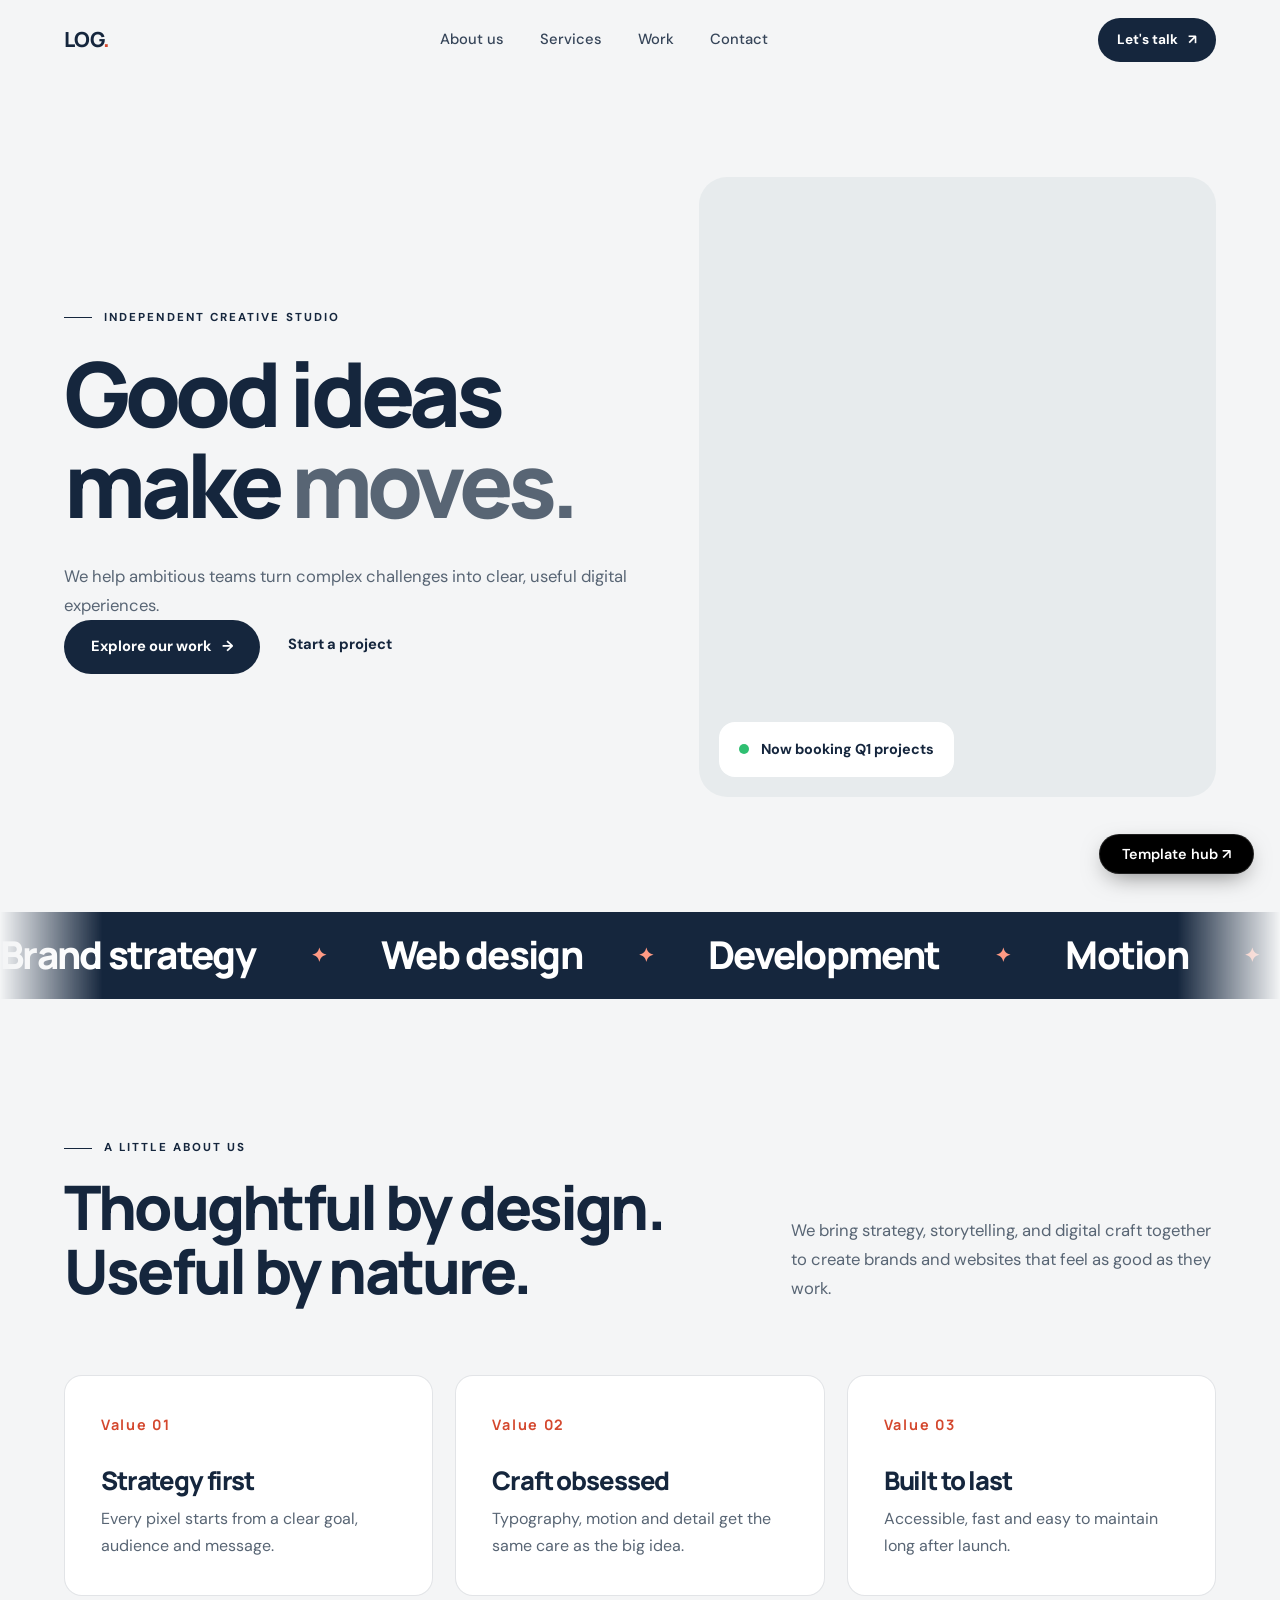
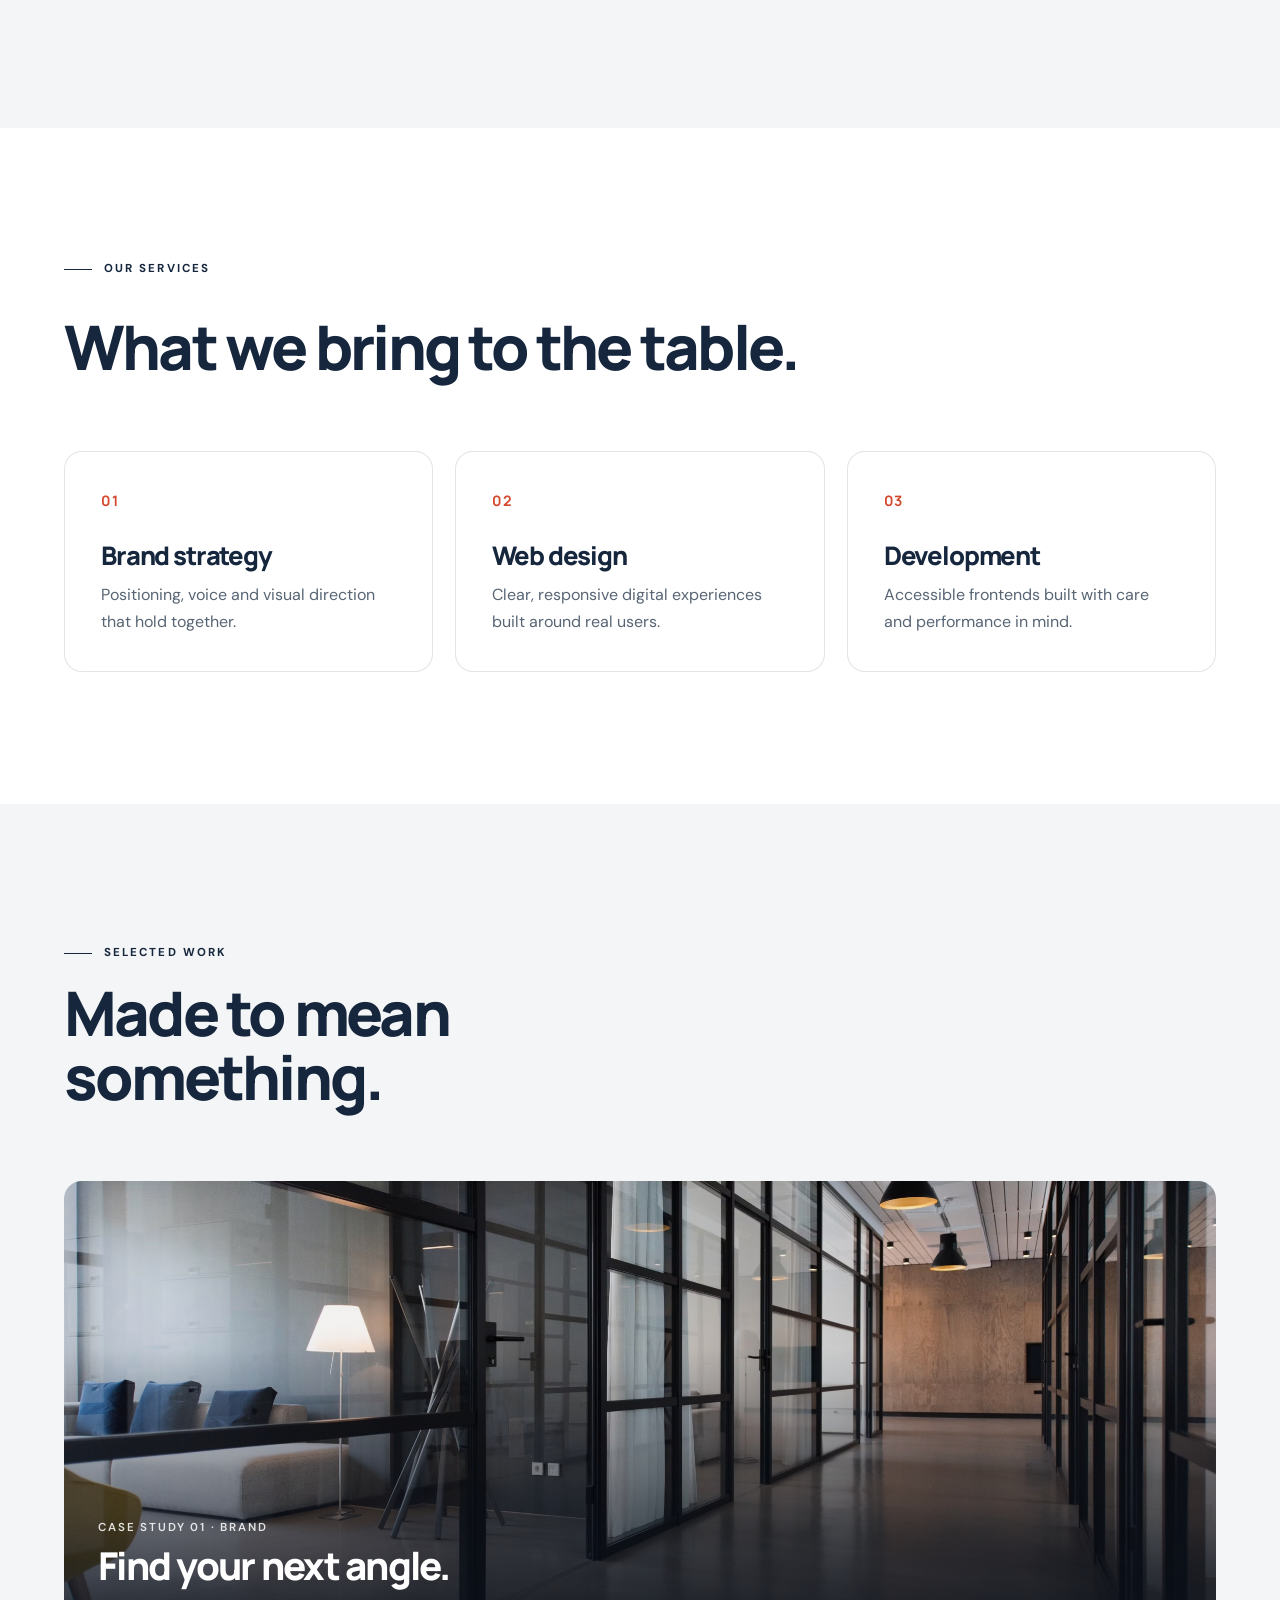
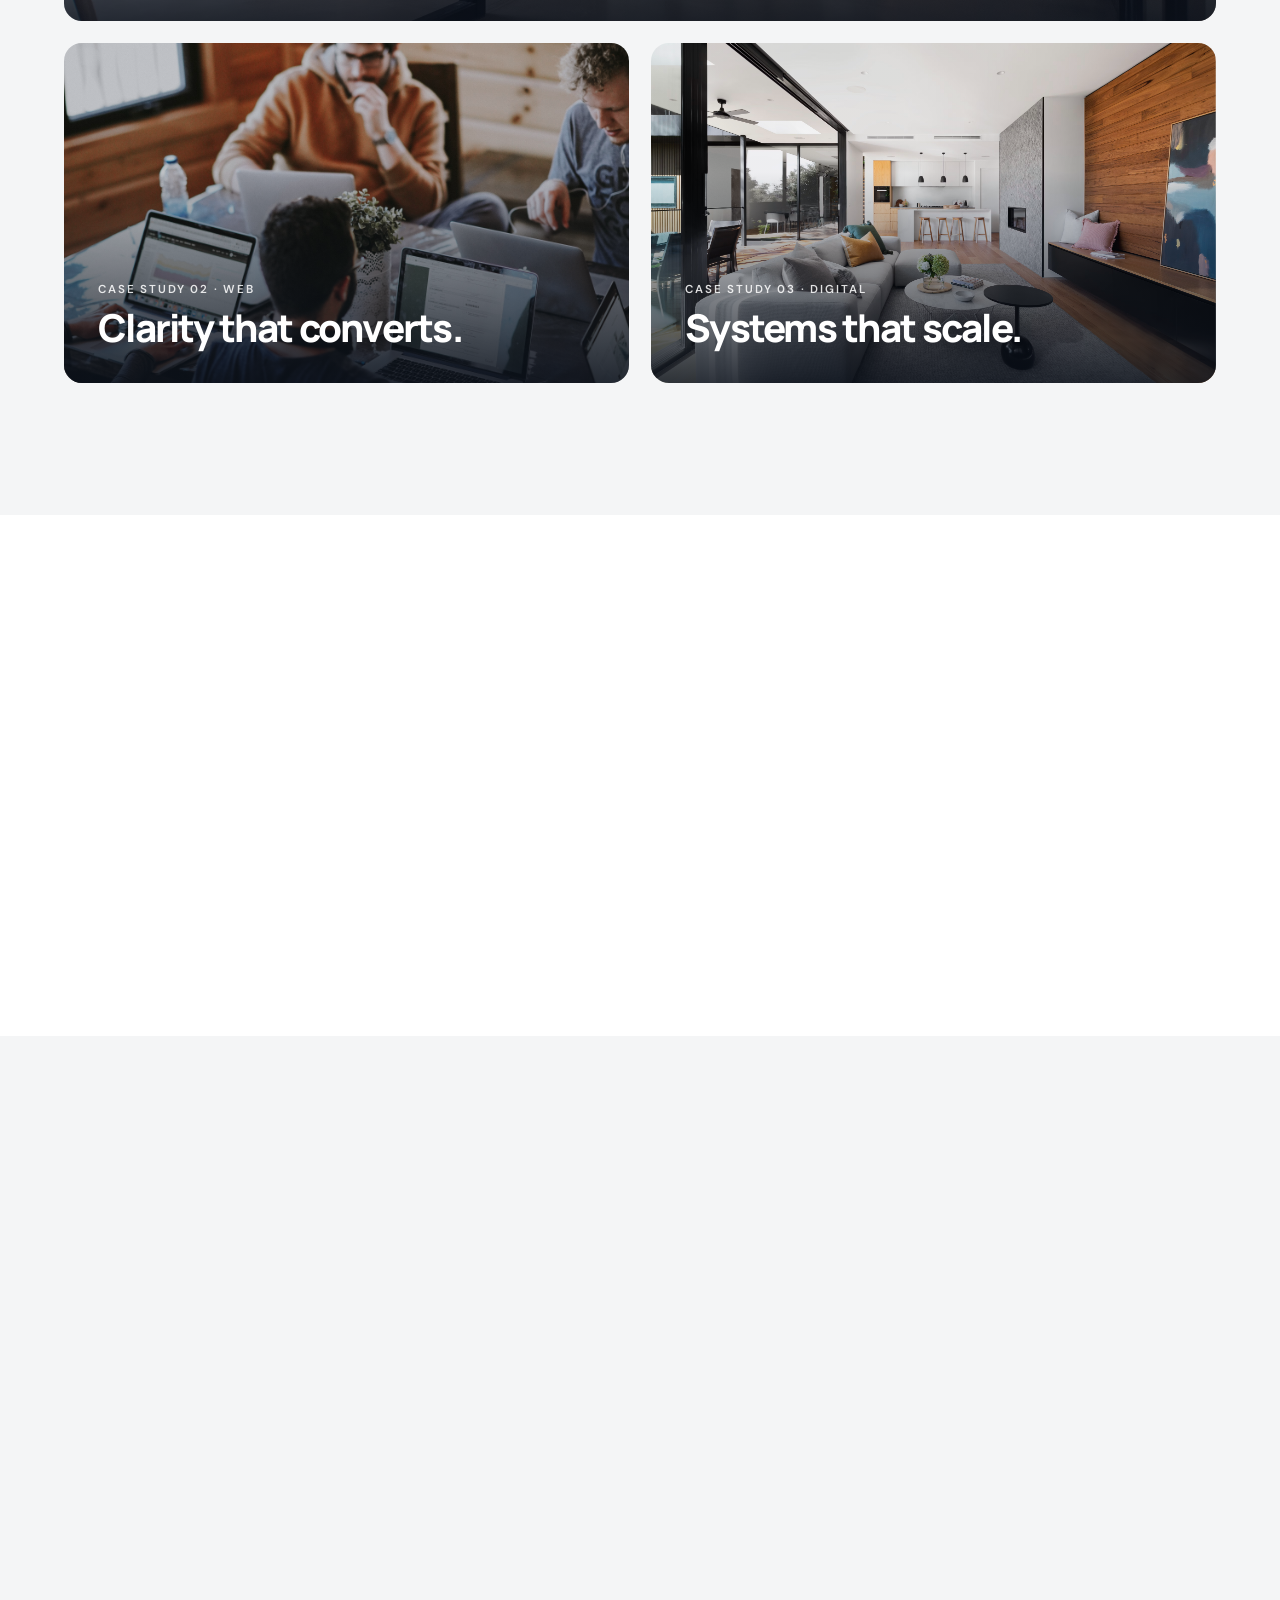
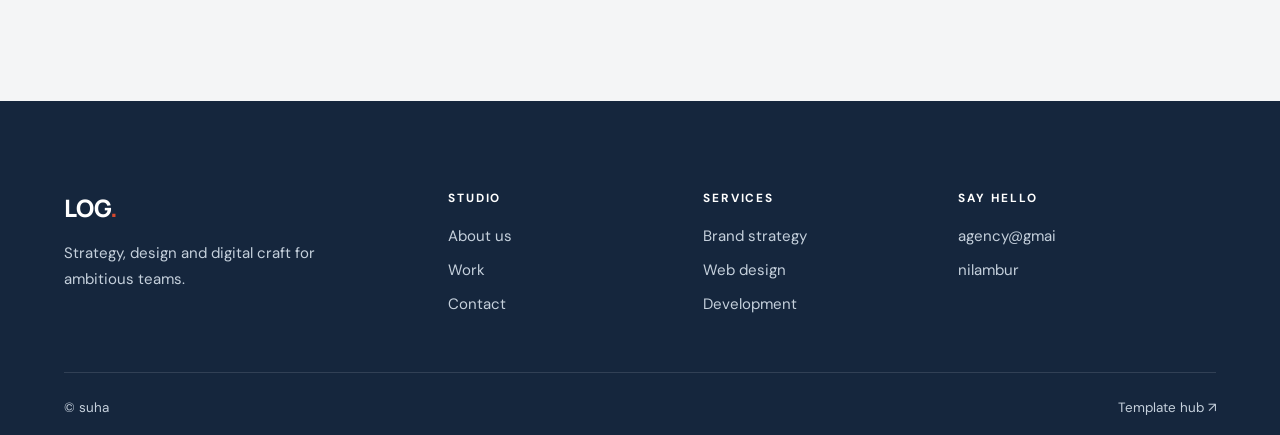
==== templates/agency/agency.html @ d474c99a "Add files via upload" ====
<!doctype html><html lang="en">
<head>
  <meta charset="utf-8">
  <meta name="viewport" content="width=device-width,initial-scale=1">
  <meta name="description" content="Forma Studio - independent creative studio for brand strategy, web design and development. Demo template.">
  <title>Forma Studio | Creative Agency</title>
  <script>document.documentElement.classList.add('js')</script>
  <link rel="stylesheet" href="agency.css">
</head>
<body class="theme-agency">
<a class="skip-link" href="#main">Skip to content</a>

<header class="site-header">
  <div class="container site-header__inner">
    <a class="brand" href="agency.html">LOG<span>.</span></a>
    <nav class="nav-links" id="site-nav" aria-label="Primary">
      <a href="#about">About us</a>
      <a href="#services">Services</a>
      <a href="#work">Work</a>
      <a href="#contact">Contact</a>
    </nav>
    <div class="header-actions">
      <a class="btn btn--sm" href="#contact">Let's talk <span class="arrow" aria-hidden="true">↗</span></a>
      <button class="menu-toggle" type="button" aria-controls="site-nav" aria-expanded="false" aria-label="Open menu"><span></span><span></span></button>
    </div>
  </div>
</header>

<main id="main">
  <section class="agency-hero">
    <div class="container agency-hero__grid">
      <div>
        <p class="eyebrow" data-hero style="--delay:.1s">Independent creative studio</p>
        <h1 class="agency-hero__title">
          <span class="line"><span style="--i:0">Good ideas</span></span>
          <span class="line"><span style="--i:1">make <em>moves.</em></span></span>
        </h1>
        <p class="lead" data-hero style="--delay:.7s">We help ambitious teams turn complex challenges into clear, useful digital experiences.</p>
        <div class="actions" data-hero style="--delay:.85s">
          <a class="btn" href="#work">Explore our work <span class="arrow" aria-hidden="true">→</span></a>
          <a class="text-link" href="#contact">Start a project</a>
        </div>
      </div>
      <div class="agency-hero__media" data-reveal="clip">
        <div class="media bg-studio drift" role="img" aria-label="Studio workspace"></div>
        <div class="float-badge"><i aria-hidden="true"></i>Now booking Q1 projects</div>
      </div>
    </div>
  </section>

  <div class="marquee agency-marquee" aria-label="Our services">
    <div class="marquee__track">
      <div class="marquee__group">
        <span>Brand strategy</span><span>Web design</span><span>Development</span><span>Motion</span><span>Content</span>
      </div>
      <div class="marquee__group" aria-hidden="true">
        <span>Brand strategy</span><span>Web design</span><span>Development</span><span>Motion</span><span>Content</span>
      </div>
    </div>
  </div>

  <section class="section" id="about">
    <div class="container">
      <div class="section-head section-head--split">
        <div data-reveal="left">
          <p class="eyebrow">A little about us</p>
          <h2 class="title">Thoughtful by design.<br>Useful by nature.</h2>
        </div>
        <p class="lead" data-reveal="right" style="--delay:.1s">We bring strategy, storytelling, and digital craft together to create brands and websites that feel as good as they work.</p>
      </div>
      <div class="grid-3" data-stagger>
        <div class="card">
          <span class="card__num">Value 01</span>
          <h3>Strategy first</h3>
          <p>Every pixel starts from a clear goal, audience and message.</p>
        </div>
        <div class="card">
          <span class="card__num">Value 02</span>
          <h3>Craft obsessed</h3>
          <p>Typography, motion and detail get the same care as the big idea.</p>
        </div>
        <div class="card">
          <span class="card__num">Value 03</span>
          <h3>Built to last</h3>
          <p>Accessible, fast and easy to maintain long after launch.</p>
        </div>
      </div>
    </div>
  </section>

  <section class="section section--alt" id="services">
    <div class="container">
      <div class="section-head" data-reveal>
        <p class="eyebrow">Our services</p>
        <h2 class="title">What we bring to the table.</h2>
      </div>
      <div class="grid-3" data-stagger>
        <article class="card">
          <span class="card__num">01</span>
          <h3>Brand strategy</h3>
          <p>Positioning, voice and visual direction that hold together.</p>
        </article>
        <article class="card">
          <span class="card__num">02</span>
          <h3>Web design</h3>
          <p>Clear, responsive digital experiences built around real users.</p>
        </article>
        <article class="card">
          <span class="card__num">03</span>
          <h3>Development</h3>
          <p>Accessible frontends built with care and performance in mind.</p>
        </article>
      </div>
    </div>
  </section>

  <section class="section" id="work">
    <div class="container">
      <div class="section-head section-head--split">
        <div data-reveal="left">
          <p class="eyebrow">Selected work</p>
          <h2 class="title">Made to mean<br>something.</h2>
        </div>
        <p class="lead" data-reveal="right" style="--delay:.1s">A few recent projects, shown here with demo imagery.</p>
      </div>
      <div class="work-grid" data-stagger>
        <a class="work-item work-item--wide" href="#contact">
          <span class="media" style="background-image:url('images/photo-1497366754035-f200968a6e72.avif')"></span>
          <span class="work-item__body">
            <span class="work-item__tag">Case study 01 · Brand</span>
            <h3>Find your next angle.</h3>
          </span>
        </a>
        <a class="work-item" href="#contact">
          <span class="media" style="background-image:url('images/photo-1521737711867-e3b97375f902.avif')"></span>
          <span class="work-item__body">
            <span class="work-item__tag">Case study 02 · Web</span>
            <h3>Clarity that converts.</h3>
          </span>
        </a>
        <a class="work-item" href="#contact">
          <span class="media" style="background-image:url('images/photo-1600607687939-ce8a6c25118c.avif')"></span>
          <span class="work-item__body">
            <span class="work-item__tag">Case study 03 · Digital</span>
            <h3>Systems that scale.</h3>
          </span>
        </a>
      </div>
    </div>
  </section>

  <section class="section section--alt">
    <div class="container quote-wrap" data-reveal>
      <p class="eyebrow">Client words</p>
      <blockquote class="quote">We turned a vague idea into a site our whole team is proud of. Clear process, sharp thinking.</blockquote>
      <p class="quote-by"><strong>Demo client</strong> · Head of Marketing</p>
    </div>
  </section>

  <section class="section" id="contact">
    <div class="container contact-grid">
      <div data-reveal="left">
        <p class="eyebrow">Have a good one in mind?</p>
        <h2 class="title">Let's make it real.</h2>
        <p class="lead">Share a few details and we'll get back to you with next steps within two business days.</p>
        <dl class="contact-info">
          <div><dt>Email</dt><dd>mail@example</dd></div>
          <div><dt>Studio hours</dt><dd>Mon-SAT · 9:00-5:00</dd></div>
        </dl>
      </div>
      <form class="form" data-demo data-reveal="right" style="--delay:.15s">
        <input required placeholder="Your name" aria-label="Your name" autocomplete="name">
        <input required type="email" placeholder="Email address" aria-label="Email address" autocomplete="email">
        <input class="full" placeholder="Company (optional)" aria-label="Company" autocomplete="organization">
        <textarea class="full" placeholder="What are you building?" aria-label="Project details"></textarea>
        <button class="btn" type="submit">Start a conversation <span class="arrow" aria-hidden="true">→</span></button>
        <p class="form-message" role="status" aria-live="polite"></p>
      </form>
    </div>
  </section>
</main>

<footer class="site-footer">
  <div class="container">
    <div class="footer-grid">
      <div>
        <a class="brand" href="agency.html">LOG<span>.</span></a>
        <p class="footer-blurb">Strategy, design and digital craft for ambitious teams.</p>
      </div>
      <div>
        <h4>Studio</h4>
        <ul>
          <li><a href="#about">About us</a></li>
          <li><a href="#work">Work</a></li>
          <li><a href="#contact">Contact</a></li>
        </ul>
      </div>
      <div>
        <h4>Services</h4>
        <ul>
          <li><a href="#services">Brand strategy</a></li>
          <li><a href="#services">Web design</a></li>
          <li><a href="#services">Development</a></li>
        </ul>
      </div>
      <div>
        <h4>Say hello</h4>
        <ul>
          <li>agency@gmai</li>
          <li>nilambur</li>
        </ul>
      </div>
    </div>
    <div class="footer-bottom">
      <span>© suha</span>
      <a href="../index.html">Template hub ↗</a>
    </div>
  </div>
</footer>

<a class="hub-float" href="../index.html" aria-label="Back to template hub">Template hub ↗</a>

<script src="script.js"></script>
</body>
</html>
---- templates/agency/agency.css ----
@import url('https://fonts.googleapis.com/css2?family=DM+Sans:wght@400;500;600;700&family=Manrope:wght@500;700;800&display=swap');

/* ---------- Image sources used by this template ---------- */
.bg-car {
  background-image: url('https://images.unsplash.com/photo-1503376780353-7e6692767b70?auto=format&fit=crop&w=1800&q=85');
}
.bg-studio {
  background-image: url('https://images.unsplash.com/photo-1521737711867-e3b97375f902?auto=format&fit=crop&w=1400&q=85');
}
.bg-interior {
  background-image: url('https://images.unsplash.com/photo-1600210492486-724fe5c67fb0?auto=format&fit=crop&w=1800&q=90');
}
.bg-project {
  background-image: url('https://images.unsplash.com/photo-1600607687939-ce8a6c25118c?auto=format&fit=crop&w=1400&q=85');
}
.bg-tech {
  background-image: url('https://images.unsplash.com/photo-1498049794561-7780e7231661?auto=format&fit=crop&w=1600&q=90');
}
.bg-headphones {
  background-image: url('https://images.unsplash.com/photo-1505740420928-5e560c06d30e?auto=format&fit=crop&w=900&q=85');
}
.bg-laptop {
  background-image: url('https://images.unsplash.com/photo-1496181133206-80ce9b88a853?auto=format&fit=crop&w=900&q=85');
}
.bg-watch {
  background-image: url('https://images.unsplash.com/photo-1523275335684-37898b6baf30?auto=format&fit=crop&w=900&q=85');
}


/* =========================================================
   1. DESIGN TOKENS  (theme classes on <body> override these)
   ========================================================= */
:root {
  /* Layout */
  --gutter: clamp(16px, 5vw, 64px);
  --maxw: 1240px;
  --radius: 14px;

  /* Easing curves */
  --ease-out: cubic-bezier(.22, 1, .36, 1);
  --ease-in-out: cubic-bezier(.65, 0, .35, 1);

  /* Typography */
  --font-body: 'DM Sans', Arial, sans-serif;
  --font-display: Manrope, 'DM Sans', Arial, sans-serif;
  --heading-weight: 800;
  --heading-track: -.045em;

  /* Surfaces */
  --bg: #ffffff;
  --panel: #ffffff;
  --surface: #f4f5f6;
  --surface-2: #e7ebed;

  /* Text */
  --text: #15263d;
  --muted: #586574;

  /* Accent */
  --accent: #15263d;
  --accent-strong: #d4482e;
  --accent-ink: #ffffff;

  /* Borders + form fields */
  --border: rgba(21, 38, 61, .12);
  --field: #ffffff;
  --focus: rgba(212, 72, 46, .25);

  /* Header */
  --header-bg: rgba(255, 255, 255, .85);
  --header-text: #15263d;

  /* Footer */
  --footer-bg: #15263d;
  --footer-text: #c5d0dc;

  /* Effects */
  --card-shadow: 0 30px 60px -32px rgba(0, 0, 0, .35);
}

/* Agency theme: light, navy + coral (class on <body>) */
.theme-agency {
  --bg: #f4f5f6;
  --panel: #f4f5f6;
  --surface: #ffffff;
  --surface-2: #e7ebed;

  --text: #15263d;
  --muted: #586574;

  --accent: #15263d;
  --accent-strong: #d4482e;
  --accent-ink: #ffffff;

  --border: rgba(21, 38, 61, .12);
  --field: #ffffff;
  --focus: rgba(212, 72, 46, .3);

  --header-bg: rgba(244, 245, 246, .86);
  --header-text: #15263d;

  --footer-bg: #15263d;
  --footer-text: #c5d0dc;

  --card-shadow: 0 30px 60px -32px rgba(21, 38, 61, .35);

  --radius: 18px;
}


/* =========================================================
   2. BASE
   ========================================================= */
*,
*::before,
*::after {
  box-sizing: border-box;
}

html {
  scroll-behavior: smooth;
  scroll-padding-top: 96px;
  -webkit-text-size-adjust: 100%;
}

body {
  margin: 0;
  background: var(--bg);
  color: var(--text);
  font: 400 1rem/1.6 var(--font-body);
  -webkit-font-smoothing: antialiased;
  overflow-x: hidden;
}

/* ---------- Floating back-to-hub button ---------- */
.hub-float {
  position: fixed;
  right: clamp(16px, 2vw, 28px);
  bottom: clamp(16px, 2vw, 28px);
  z-index: 900;

  display: inline-flex;
  align-items: center;
  gap: 8px;
  padding: 12px 22px;

  border: 1px solid rgba(255, 255, 255, 0.12);
  border-radius: 999px;
  background: #000;
  color: #fff;
  box-shadow: 0 8px 24px -8px rgba(0, 0, 0, 0.55);

  font-size: 0.9rem;
  font-weight: 600;
  line-height: 1;
  text-decoration: none;

  transition: transform 0.4s ease, box-shadow 0.4s ease;
}

.hub-float:hover {
  transform: translateY(-3px);
  box-shadow: 0 14px 30px -10px rgba(0, 0, 0, 0.65);
}

.hub-float:focus-visible {
  outline: 2px solid #fff;
  outline-offset: 3px;
}

@media (max-width: 480px) {
  .hub-float {
    padding: 10px 16px;
    font-size: 0.82rem;
  }
}

img {
  max-width: 100%;
  display: block;
}

a {
  color: inherit;
  text-decoration: none;
}

h1, h2, h3, h4,
p, ul, dl, dd, blockquote {
  margin: 0;
}

ul {
  padding: 0;
  list-style: none;
}

button,
input,
select,
textarea {
  font: inherit;
  color: inherit;
}

::selection {
  background: var(--accent-strong);
  color: #fff;
}

:focus-visible {
  outline: 2px solid var(--accent-strong);
  outline-offset: 3px;
  border-radius: 4px;
}

.skip-link {
  position: absolute;
  left: -999px;
  top: 12px;
  z-index: 200;
  padding: 10px 16px;
  border-radius: 8px;
  background: var(--accent);
  color: var(--accent-ink);
}
.skip-link:focus {
  left: 12px;
}


.container {
  width: min(var(--maxw), calc(100% - var(--gutter) * 2));
  margin-inline: auto;
}

.section {
  padding: clamp(72px, 11vw, 132px) 0;
  position: relative;
}
.section--alt {
  background: var(--surface);
}

/* Small label above headings */
.eyebrow {
  display: inline-flex;
  align-items: center;
  gap: 12px;
  font-size: .72rem;
  font-weight: 700;
  letter-spacing: .18em;
  text-transform: uppercase;
  color: #15263D;
}
.eyebrow::before {
  content: "";
  width: 28px;
  height: 1px;
  background: currentColor;
}

.title {
  font-family: var(--font-display);
  font-weight: var(--heading-weight);
  font-size: clamp(2.3rem, 4.8vw, 4.2rem);
  line-height: 1.04;
  letter-spacing: var(--heading-track);
  margin-top: 18px;
  text-wrap: balance;
}
.title em {
  font-style: italic;
  color: var(--accent-strong);
}

.lead {
  font-size: clamp(1.02rem, 1.3vw, 1.18rem);
  color: var(--muted);
  line-height: 1.75;
  max-width: 54ch;
}

.section-head {
  display: grid;
  gap: 18px;
  margin-bottom: clamp(40px, 6vw, 72px);
}
.section-head--split {
  grid-template-columns: 1.25fr .75fr;
  align-items: end;
}

.grid-3 {
  display: grid;
  grid-template-columns: repeat(3, 1fr);
  gap: clamp(14px, 2vw, 22px);
}

.actions {
  display: flex;
  flex-wrap: wrap;
  align-items: center;
  gap: 18px 28px;
}

.hero-index {
  position: absolute;
  left: var(--gutter);
  bottom: 28px;
  z-index: 2;
  font-size: .68rem;
  font-weight: 700;
  letter-spacing: .2em;
  color: var(--muted);
}

/* btns and linkkss */
.btn {
  position: relative;
  display: inline-flex;
  align-items: center;
  justify-content: center;
  gap: 10px;
  min-height: 50px;
  padding: 14px 26px;
  border: 1px solid transparent;
  border-radius: 999px;
  background: var(--accent);
  color: var(--accent-ink);
  font-weight: 700;
  font-size: .92rem;
  cursor: pointer;
  overflow: hidden;
  isolation: isolate;
  transition:
    transform .45s var(--ease-out),
    box-shadow .45s var(--ease-out),
    color .35s,
    border-color .35s;
}

/* layer fill aakan */
.btn::before {
  content: "";
  position: absolute;
  inset: 0;
  z-index: -1;
  border-radius: inherit;
  background: black;
  transform: translateY(101%);
  transition: transform .5s var(--ease-out);
}

.btn:hover {
  transform: translateY(-2px);
  box-shadow: 0 18px 30px -16px black;
}
.btn:hover::before {
  transform: none;
}
.btn:active {
  transform: translateY(0) scale(.98);
}

/* Sizes */
.btn--sm {
  min-height: 42px;
  padding: 10px 18px;
  font-size: .85rem;
}
.btn--lg {
  min-height: 58px;
  padding: 18px 34px;
  font-size: 1rem;
}

/* Variants */
.btn--ghost {
  background: transparent;
  color: var(--text);
  border-color: var(--border);
}
.btn--ghost::before {
  background: var(--text);
}
.btn--ghost:hover {
  color: var(--bg);
  box-shadow: none;
}

.btn--light {
  background: #e3c49b;
  color: #241c14;
}
.btn--light::before {
  background: #f7f1e7;
}

/* Arrow icon inside button */
.btn .arrow {
  display: inline-block;
  transition: transform .45s var(--ease-out);
}
.btn:hover .arrow {
  transform: translateX(4px);
}

/* Text link with underline that draws on hover */
.text-link {
  font-weight: 700;
  font-size: .92rem;
  padding-bottom: 4px;
  background: linear-gradient(currentColor, currentColor) left bottom / 0 1px no-repeat;
  transition: background-size .5s var(--ease-out);
}
.text-link:hover {
  background-size: 100% 1px;
}

/* hed and navv */

.site-header {
  position: sticky;
  top: 0;
  z-index: 100;
  background: var(--header-bg);
  color: var(--header-text);
  -webkit-backdrop-filter: blur(16px);
  backdrop-filter: blur(16px);
  border-bottom: 1px solid transparent;
  transition: border-color .4s, box-shadow .4s;
}
.site-header.is-scrolled {
  border-color: var(--border);
  box-shadow: 0 12px 30px -24px rgba(0, 0, 0, .45);
}

.site-header__inner {
  height: 80px;
  display: flex;
  align-items: center;
  justify-content: space-between;
  gap: 24px;
  transition: height .45s var(--ease-out);
}
.site-header.is-scrolled .site-header__inner {
  height: 68px;
}

.brand {
  font-family: var(--font-display);
  font-weight: 800;
  font-size: 1.3rem;
  letter-spacing: -.03em;
  white-space: nowrap;
}
.brand span {
  color: var(--accent-strong);
}

/* desktp */
.nav-links {
  display: flex;
  align-items: center;
  gap: clamp(18px, 3vw, 36px);
  font-size: .92rem;
  font-weight: 500;
}
.nav-links a {
  position: relative;
  padding: 6px 0;
  opacity: .85;
  transition: opacity .3s;
}
.nav-links a::after {
  content: "";
  position: absolute;
  left: 0;
  right: 0;
  bottom: 0;
  height: 1px;
  background: currentColor;
  transform: scaleX(0);
  transform-origin: right;
  transition: transform .5s var(--ease-out);
}
.nav-links a:hover {
  opacity: 1;
}
.nav-links a:hover::after {
  transform: scaleX(1);
  transform-origin: left;
}

.header-actions {
  display: flex;
  align-items: center;
  gap: 12px;
}

/* mobile  */
.menu-toggle {
  display: none;
  position: relative;
  width: 44px;
  height: 44px;
  border: 1px solid var(--border);
  border-radius: 999px;
  background: transparent;
  color: inherit;
  cursor: pointer;
}
.menu-toggle span {
  position: absolute;
  left: 13px;
  right: 13px;
  height: 2px;
  border-radius: 2px;
  background: currentColor;
  transition: transform .45s var(--ease-out), opacity .3s;
}
.menu-toggle span:nth-child(1) { top: 17px; }
.menu-toggle span:nth-child(2) { top: 25px; }

/* Hamburger turns into an X when menu is open */
.site-header.is-open .menu-toggle span:nth-child(1) {
  transform: translateY(4px) rotate(45deg);
}
.site-header.is-open .menu-toggle span:nth-child(2) {
  transform: translateY(-4px) rotate(-45deg);
}


/* animationss */

/* keyss */
/* Fade mov */
@keyframes rise {
  from { opacity: 0; transform: translate3d(0, 28px, 0); }
  to   { opacity: 1; transform: none; }
}

/* Heading line slides up from below (used with overflow:hidden mask) */
@keyframes lineUp {
  from { transform: translate3d(0, 108%, 0); }
  to   { transform: none; }
}

/* Slow zoom-out for background images */
@keyframes drift {
  from { scale: 1.14; }
  to   { scale: 1; }
}

@keyframes fadeIn {
  from { opacity: 0; }
  to   { opacity: 1; }
}

/* Gentle up-and-down floating */
@keyframes float {
  0%, 100% { transform: translate3d(0, 0, 0); }
  50%      { transform: translate3d(0, -12px, 0); }
}

/* Infinite horizontal ticker (track is duplicated, so -50% loops seamlessly) */
@keyframes marquee {
  to { transform: translate3d(-50%, 0, 0); }
}

/* Line draws from left to right */
@keyframes drawX {
  from { transform: scaleX(0); }
  to   { transform: scaleX(1); }
}

@keyframes slideDown {
  0%   { transform: translateY(-100%); }
  100% { transform: translateY(100%); }
}

/* Pulse ripple ring */
@keyframes ping {
  0%        { box-shadow: 0 0 0 0 rgba(255, 255, 255, .6); }
  70%, 100% { box-shadow: 0 0 0 12px rgba(255, 255, 255, 0); }
}

/* Soft breathing glow */
@keyframes glow {
  0%, 100% { opacity: .6; scale: 1; }
  50%      { opacity: 1; scale: 1.12; }
}

/*Hero entrance js illathe */
[data-hero] {
  animation: rise 1.1s var(--ease-out) both;
  animation-delay: var(--delay, 0s);
}

.line {
  display: block;
  overflow: hidden;
  padding-bottom: .08em;
}
.line > span {
  display: inline-block;
  animation: lineUp 1.1s var(--ease-out) both;
  /* delay ayi veran */
  animation-delay: calc(.15s + var(--i, 0) * .16s);
}

.media {
  position: absolute;
  inset: 0;
  background-size: cover;
  background-position: center;
  background-repeat: no-repeat;
}
.media.drift {
  animation: drift 2.8s var(--ease-out) both;
}

.hero-media {
  position: absolute;
  inset: 0;
  overflow: hidden;
  z-index: 0;
  animation: fadeIn 1.6s ease both;
}
/* js undakumbo scroll */
.js [data-reveal] {
  opacity: 0;
  translate: 0 32px;
  transition:
    opacity          .9s  var(--ease-out)    var(--delay, 0s),
    translate        1s   var(--ease-out)    var(--delay, 0s),
    scale            1s   var(--ease-out)    var(--delay, 0s),
    clip-path        1.3s var(--ease-in-out) var(--delay, 0s),
    transform        .6s  var(--ease-out)    var(--delay, 0s),
    box-shadow       .6s  var(--ease-out)    var(--delay, 0s),
    border-color     .4s                     var(--delay, 0s),
    background-color .4s                     var(--delay, 0s),
    color            .4s                     var(--delay, 0s);
}
.js [data-reveal="left"]  { translate: -48px 0; }
.js [data-reveal="right"] { translate: 48px 0; }
.js [data-reveal="scale"] { scale: .92; }

.js [data-reveal].is-visible {
  opacity: 1;
  translate: none;
  scale: none;
}

/* Curtain reveal: an overlay lifts off, so the element itself stays observable */
.js [data-reveal="clip"] {
  opacity: 1;
  translate: none;
  position: relative;
}
.js [data-reveal="clip"]::after {
  content: "";
  position: absolute;
  inset: 0;
  z-index: 3;
  background: var(--surface-2);
  transform-origin: top;
  transition: transform 1.3s var(--ease-in-out) var(--delay, 0s);
  pointer-events: none;
}
.js [data-reveal="clip"].is-visible::after {
  transform: scaleY(0);
}

/*Marquee ticker */
.marquee {
  overflow: hidden;
  white-space: nowrap;
  /* Fades the left and right edges */
  -webkit-mask-image: linear-gradient(90deg, transparent, #000 8%, #000 92%, transparent);
          mask-image: linear-gradient(90deg, transparent, #000 8%, #000 92%, transparent);
}
.marquee__track {
  display: flex;
  width: max-content;
  animation: marquee 32s linear infinite;
}
.marquee:hover .marquee__track {
  animation-play-state: paused;
}
.marquee__group {
  display: flex;
  flex-shrink: 0;
  gap: 56px;
  padding-right: 56px;
}
.marquee__group span {
  display: inline-flex;
  align-items: center;
  gap: 56px;
  font-family: var(--font-display);
  font-weight: var(--heading-weight);
  font-size: clamp(1.5rem, 3vw, 2.5rem);
  letter-spacing: var(--heading-track);
  line-height: 1;
}
.marquee__group span::after {
  content: "✦";
  font-size: .5em;
  color: var(--accent-strong);
}

/*Steps with drawn connector line */
.steps {
  position: relative;
  display: grid;
  grid-template-columns: repeat(3, 1fr);
  gap: clamp(20px, 3vw, 40px);
  padding-top: 40px;
}
.steps__line {
  position: absolute;
  top: 0;
  left: 0;
  right: 0;
  height: 1px;
  background: var(--border);
  overflow: hidden;
}
.steps__line::after {
  content: "";
  position: absolute;
  inset: 0;
  background: var(--accent-strong);
  transform-origin: left;
}
.js .steps__line::after {
  transform: scaleX(0);
}
.js .steps.is-visible .steps__line::after {
  animation: drawX 1.6s var(--ease-in-out) .35s both;
}

.step__num {
  font-family: var(--font-display);
  font-size: .9rem;
  font-weight: 700;
  letter-spacing: .12em;
  color: var(--accent-strong);
}
.step h3 {
  font-family: var(--font-display);
  font-size: clamp(1.5rem, 2.4vw, 2rem);
  font-weight: var(--heading-weight);
  letter-spacing: var(--heading-track);
  margin: 14px 0 10px;
}
.step p {
  color: var(--muted);
  line-height: 1.7;
  max-width: 34ch;
}

.card {
  position: relative;
  background: var(--surface);
  border: 1px solid var(--border);
  border-radius: var(--radius);
  padding: clamp(24px, 3vw, 36px);
  transition:
    transform .6s var(--ease-out),
    box-shadow .6s var(--ease-out),
    border-color .4s,
    background-color .4s,
    color .4s;
}
.card:hover {
  transform: translateY(-8px);
  box-shadow: var(--card-shadow);
  border-color: transparent;
}

.card__num {
  font-family: var(--font-display);
  font-weight: 700;
  font-size: .9rem;
  letter-spacing: .12em;
  color: var(--accent-strong);
}
.card h3 {
  font-family: var(--font-display);
  font-size: clamp(1.35rem, 2vw, 1.6rem);
  font-weight: var(--heading-weight);
  letter-spacing: var(--heading-track);
  margin: 28px 0 10px;
  line-height: 1.15;
}
.card p {
  color: var(--muted);
  line-height: 1.7;
}
.card .text-link {
  display: inline-block;
  margin-top: 22px;
}

/* Card variants */
.card--plain {
  background: transparent;
  border-width: 1px 0 0;
  border-color: var(--border);
  padding-left: 0;
  padding-right: 0;
}
.card--plain:hover {
  transform: translateY(-4px);
  box-shadow: none;
  border-color: var(--accent-strong);
}

.card--line::before {
  content: "";
  position: absolute;
  left: 0;
  right: 0;
  top: -1px;
  height: 2px;
  border-radius: var(--radius) var(--radius) 0 0;
  background: var(--accent-strong);
  transform: scaleX(0);
  transform-origin: left;
  transition: transform .8s var(--ease-out);
}
.card--line:hover::before {
  transform: scaleX(1);
}

/* Agency theme: card turns solid navy on hover */
.theme-agency .card:hover {
  background: var(--accent);
  color: var(--accent-ink);
}
.theme-agency .card:hover p {
  color: rgba(255, 255, 255, .74);
}
.theme-agency .card:hover .card__num {
  color: #ff9a84;
}
/* Text inside the card fades to its hover colour instead of snapping */
.theme-agency .card p,
.theme-agency .card__num {
  transition: color .4s;
}

/* ---- Stats ---- */
.stats {
  border-block: 1px solid var(--border);
}
.stats__grid {
  display: grid;
  grid-template-columns: repeat(3, 1fr);
}
.stat {
  padding: clamp(28px, 4vw, 48px) clamp(16px, 3vw, 36px);
  border-left: 1px solid var(--border);
}
.stat:first-child {
  border-left: 0;
}
.stat strong {
  display: block;
  font-family: var(--font-display);
  font-weight: var(--heading-weight);
  font-size: clamp(2.4rem, 5vw, 4rem);
  letter-spacing: var(--heading-track);
  line-height: 1;
  margin-bottom: 10px;
}
.stat__label {
  color: var(--muted);
  font-size: .92rem;
}

/* ---- Spec list ---- */
.spec-list {
  margin-top: 40px;
}
.spec-list li {
  display: flex;
  justify-content: space-between;
  gap: 16px;
  padding: 18px 0;
  border-bottom: 1px solid var(--border);
}
.spec-list li span {
  color: var(--muted);
}
.spec-list li b {
  font-weight: 700;
  color: var(--accent-strong);
}

/* ---- Quote ---- */
.quote {
  font-family: var(--font-display);
  font-weight: var(--heading-weight);
  font-size: clamp(1.7rem, 3.4vw, 2.8rem);
  line-height: 1.2;
  letter-spacing: var(--heading-track);
  max-width: 26ch;
  margin-top: 24px;
}
.quote-by {
  margin-top: 24px;
  color: var(--muted);
}
.quote-by strong {
  color: var(--text);
}

/* mettaa */
.meta-list {
  margin: 32px 0 36px;
}
.meta-list > div {
  display: flex;
  justify-content: space-between;
  gap: 16px;
  padding: 14px 0;
  border-bottom: 1px solid var(--border);
}
.meta-list dt {
  color: var(--muted);
}
.meta-list dd {
  font-weight: 600;
}

/* forms and contac */
.contact-grid {
  display: grid;
  grid-template-columns: .9fr 1.1fr;
  gap: clamp(40px, 6vw, 96px);
  align-items: start;
}

.contact-info {
  display: grid;
  gap: 18px;
  margin-top: 36px;
}
.contact-info > div {
  padding-bottom: 18px;
  border-bottom: 1px solid var(--border);
}
.contact-info dt {
  font-size: .72rem;
  font-weight: 700;
  letter-spacing: .16em;
  text-transform: uppercase;
  color: var(--accent-strong);
  margin-bottom: 4px;
}
.contact-info dd {
  font-weight: 600;
}

.form {
  display: grid;
  grid-template-columns: 1fr 1fr;
  gap: 14px;
}
.form .full {
  grid-column: 1 / -1;
}

.form input,
.form select,
.form textarea {
  width: 100%;
  padding: 16px 18px;
  border: 1px solid var(--border);
  border-radius: var(--radius);
  background: var(--field);
  transition: border-color .3s, box-shadow .3s;
}

/* Custom dropdown arrow */
.form select {
  appearance: none;
  background-image:
    linear-gradient(45deg, transparent 50%, currentColor 50%),
    linear-gradient(135deg, currentColor 50%, transparent 50%);
  background-position:
    calc(100% - 22px) 52%,
    calc(100% - 16px) 52%;
  background-size: 6px 6px;
  background-repeat: no-repeat;
}

.form textarea {
  min-height: 150px;
  resize: vertical;
}
.form ::placeholder {
  color: var(--muted);
  opacity: .8;
}

.form input:focus,
.form select:focus,
.form textarea:focus {
  outline: none;
  border-color: var(--accent-strong);
  box-shadow: 0 0 0 4px var(--focus);
}

.form .btn {
  justify-self: start;
}

/* Success / error message under the form (JS adds .is-visible) */
.form-message {
  grid-column: 1 / -1;
  min-height: 1.5em;
  font-size: .94rem;
  font-weight: 600;
  color: var(--accent-strong);
  opacity: 0;
  translate: 0 8px;
  transition: opacity .5s, translate .5s var(--ease-out);
}
.form-message.is-visible {
  opacity: 1;
  translate: none;
}

/* footer */
.site-footer {
  background: var(--footer-bg);
  color: var(--footer-text);
  padding: clamp(56px, 8vw, 88px) 0 28px;
  font-size: .94rem;
}
.site-footer .brand {
  color: #fff;
  font-size: 1.5rem;
}
.site-footer h4 {
  margin: 0 0 16px;
  color: #fff;
  font-size: .74rem;
  font-weight: 700;
  letter-spacing: .16em;
  text-transform: uppercase;
}
.site-footer ul {
  display: grid;
  gap: 10px;
}
.site-footer a {
  transition: color .3s;
}
.site-footer a:hover {
  color: #fff;
}

.footer-grid {
  display: grid;
  grid-template-columns: 1.6fr 1fr 1fr 1.2fr;
  gap: 40px;
}
.footer-blurb {
  margin-top: 14px;
  max-width: 32ch;
  line-height: 1.7;
}
.footer-bottom {
  margin-top: 56px;
  padding-top: 24px;
  border-top: 1px solid rgba(255, 255, 255, .12);
  display: flex;
  justify-content: space-between;
  flex-wrap: wrap;
  gap: 12px;
  font-size: .84rem;
}


/* agency nav */

/* Hero  */
.agency-hero {
  position: relative;
  padding: clamp(48px, 8vw, 96px) 0 clamp(72px, 9vw, 120px);
  overflow: hidden;
}
.agency-hero__grid {
  display: grid;
  grid-template-columns: 1.05fr .95fr;
  gap: clamp(32px, 5vw, 80px);
  align-items: center;
}
.agency-hero__title {
  font-family: var(--font-display);
  font-weight: 800;
  font-size: clamp(3.2rem, 7vw, 6.6rem);
  line-height: .94;
  letter-spacing: -.06em;
  margin: 24px 0 28px;
}
.agency-hero__title em {
  font-style: normal;
  color: var(--muted);
}
.agency-hero__media {
  position: relative;
  min-height: min(620px, 78vh);
  border-radius: 28px;
  overflow: hidden;
  background: var(--surface-2);
}
.agency-hero__media .media {
  inset: 0;
}

/* Floating "now booking" badge with pulsing dot */
.float-badge {
  position: absolute;
  left: 20px;
  bottom: 20px;
  z-index: 2;
  display: flex;
  align-items: center;
  gap: 12px;
  padding: 16px 20px;
  border-radius: 16px;
  background: var(--surface);
  box-shadow: var(--card-shadow);
  font-weight: 700;
  font-size: .9rem;
  animation: float 6s ease-in-out infinite;
}
.float-badge i {
  width: 10px;
  height: 10px;
  border-radius: 50%;
  background: #2fbf71;
  animation: ping 2s infinite;
}

/* ---- Services marquee ---- */
.agency-marquee {
  background: var(--accent);
  color: var(--accent-ink);
  padding: 24px 0;
}
.agency-marquee .marquee__group span::after {
  color: #ff9a84;
}

/* ---- Work grid ---- */
.work-grid {
  display: grid;
  grid-template-columns: repeat(2, 1fr);
  gap: clamp(14px, 2vw, 22px);
}
.work-item {
  position: relative;
  display: flex;
  align-items: flex-end;
  min-height: 340px;
  border-radius: var(--radius);
  overflow: hidden;
  color: #fff;
  isolation: isolate;
}
.work-item--wide {
  grid-column: 1 / -1;
  min-height: 440px;
}
.work-item .media {
  z-index: -2;
  transition: transform 1.2s var(--ease-out);
}
/* Dark gradient so the caption stays readable */
.work-item::after {
  content: "";
  position: absolute;
  inset: 0;
  z-index: -1;
  background: linear-gradient(0deg, rgba(10, 16, 26, .85), rgba(10, 16, 26, .05) 62%);
}
.work-item:hover .media {
  transform: scale(1.06);
}
.work-item__body {
  width: 100%;
  padding: clamp(20px, 3vw, 34px);
}
.work-item__tag {
  font-size: .72rem;
  font-weight: 600;
  letter-spacing: .16em;
  text-transform: uppercase;
  opacity: .85;
}
.work-item h3 {
  font-family: var(--font-display);
  font-size: clamp(1.6rem, 3vw, 2.5rem);
  font-weight: var(--heading-weight);
  letter-spacing: var(--heading-track);
  line-height: 1.05;
  margin-top: 8px;
}

/* ---- Client quote ---- */
.quote-wrap {
  max-width: 980px;
}

/* responsive */

/* ---- Tablet: up to 980px ---- */
@media (max-width: 980px) {
  .footer-grid {
    grid-template-columns: 1fr 1fr;
  }
  .section-head--split {
    grid-template-columns: 1fr;
  }
  .auto-about,
  .contact-grid,
  .project {
    grid-template-columns: 1fr;
  }
  .agency-hero__grid,
  .tech-hero__grid {
    grid-template-columns: 1fr;
  }
  .category-grid {
    grid-template-columns: repeat(2, 1fr);
  }
  .product-grid {
    grid-template-columns: repeat(2, 1fr);
  }
  /* Odd last item spans the full row */
  .product-grid > :last-child:nth-child(odd) {
    grid-column: 1 / -1;
  }
}
/* mob */
@media (max-width: 880px) {
  .menu-toggle {
    display: block;
  }
  .header-actions .btn--sm {
    display: none;
  }

  /* Nav becomes a dropdown panel under the header */
  .nav-links {
    position: absolute;
    top: 100%;
    left: 0;
    right: 0;
    flex-direction: column;
    align-items: stretch;
    gap: 0;
    padding: 8px var(--gutter) 24px;
    background: var(--panel);
    border-bottom: 1px solid var(--border);
    box-shadow: 0 30px 40px -30px rgba(0, 0, 0, .4);
    opacity: 0;
    visibility: hidden;
    transform: translateY(-12px);
    transition:
      opacity .4s,
      transform .5s var(--ease-out),
      visibility .4s;
  }
  .nav-links a {
    padding: 16px 0;
    border-bottom: 1px solid var(--border);
    font-size: 1.05rem;
    opacity: 1;
  }
  .nav-links a::after {
    display: none;
  }
  .site-header.is-open .nav-links {
    opacity: 1;
    visibility: visible;
    transform: none;
  }

  .auto-hero {
    padding-top: 110px;
  }
}

/* ---- Phone: up to 760px ---- */
@media (max-width: 760px) {
  .grid-3,
  .form {
    grid-template-columns: 1fr;
  }
  .form .full {
    grid-column: auto;
  }

  .stats__grid {
    grid-template-columns: 1fr;
  }
  .stat {
    border-left: 0;
    border-top: 1px solid var(--border);
  }
  .stat:first-child {
    border-top: 0;
  }

  .footer-grid {
    /* grid-template-columns: 1fr; */
    text-align: center;
  }


  .steps {
    grid-template-columns: 1fr;
    padding-top: 0;
  }
  .steps__line {
    display: none;
  }
  .step {
    padding-top: 28px;
    border-top: 1px solid var(--border);
  }

  .category-grid,
  .product-grid {
    grid-template-columns: 1fr;
  }
  .product-grid > :last-child:nth-child(odd) {
    grid-column: auto;
  }

  .work-item {
    min-height: 280px;
  }
  .work-item--wide {
    min-height: 340px;
  }
  .interior-hero .vertical-note {
    display: none;
  }
  .tech-float {
    left: 16px;
    bottom: 16px;
  }
  .float-badge {
    left: 12px;
    bottom: 12px;
  }

  .cta-band__inner {
    flex-direction: column;
    align-items: flex-start;
  }
  .hero-index {
    display: none;
  }
}


@media (max-width: 420px) {

    .footer-grid {
    grid-template-columns: 1fr;
    text-align: center;
  }


}




/* ios il run akan motion controll akan */
@media (prefers-reduced-motion: reduce) {
  html {
    scroll-behavior: auto;
  }

  /* Effectively switch off all animations and transitions */
  *,
  *::before,
  *::after {
    animation-duration: .001ms !important;
    animation-iteration-count: 1 !important;
    animation-delay: 0s !important;
    transition-duration: .001ms !important;
    transition-delay: 0s !important;
  }

  .marquee__track {
    animation: none !important;
  }
  .js [data-reveal] {
    opacity: 1;
    translate: none;
    scale: none;
    clip-path: none;
  }
  .js .steps.is-visible .steps__line::after,
  .js .steps__line::after {
    transform: none;
  }
  [data-parallax] {
    transform: none !important;
  }
}

/* =========================================================
   RESPONSIVE QA FIXES — CSS only; preserve the original theme
   ========================================================= */
@media (max-width: 560px) {
  /* Two-column footer links become cramped on narrow phones. */
  .footer-grid {
    grid-template-columns: minmax(0, 1fr);
  }
  .footer-grid > * {
    min-width: 0;
  }
  .form > * {
    min-width: 0;
  }
}

@media (max-width: 480px) {
  /* Keep the persistent hub link usable without covering as much content. */
  .hub-float {
    right: 12px;
    bottom: calc(12px + env(safe-area-inset-bottom, 0px));
    gap: 6px;
    padding: 8px 12px;
    font-size: .76rem;
    max-width: calc(100vw - 24px);
  }
}
/* =========================================================
   MOBILE / TABLET SAFETY — prevent horizontal overflow
   Keep vertical reveals; disable side-to-side motion below 1024px.
   ========================================================= */
@media (max-width: 1024px) {
  html,
  body {
    max-width: 100%;
    overflow-x: clip;
  }

  /* Side entrance reveals become simple fades on mobile/tablet. */
  .js [data-reveal="left"],
  .js [data-reveal="right"] {
    translate: none !important;
  }

  /* Turn the moving ticker into a static, wrapping row of content. */
  .marquee {
    overflow: hidden;
    white-space: normal;
    -webkit-mask-image: none;
    mask-image: none;
  }

  .marquee__track {
    display: block;
    width: 100%;
    max-width: 100%;
    animation: none !important;
    transform: none !important;
  }

  .marquee__group {
    display: flex;
    width: 100%;
    min-width: 0;
    flex: 1 1 100%;
    flex-wrap: wrap;
    justify-content: center;
    gap: 12px 20px;
    padding-right: 0;
    white-space: normal;
  }

  /* The second group only duplicates the ticker for its desktop loop. */
  .marquee__group[aria-hidden="true"] {
    display: none;
  }

  .marquee__group span {
    max-width: 100%;
    gap: 8px;
    white-space: normal;
    font-size: clamp(1rem, 2.8vw, 1.5rem);
  }
}

/* Fallback for older browsers that do not support overflow: clip. */
@supports not (overflow: clip) {
  @media (max-width: 1024px) {
    html,
    body {
      overflow-x: hidden;
    }
  }
}
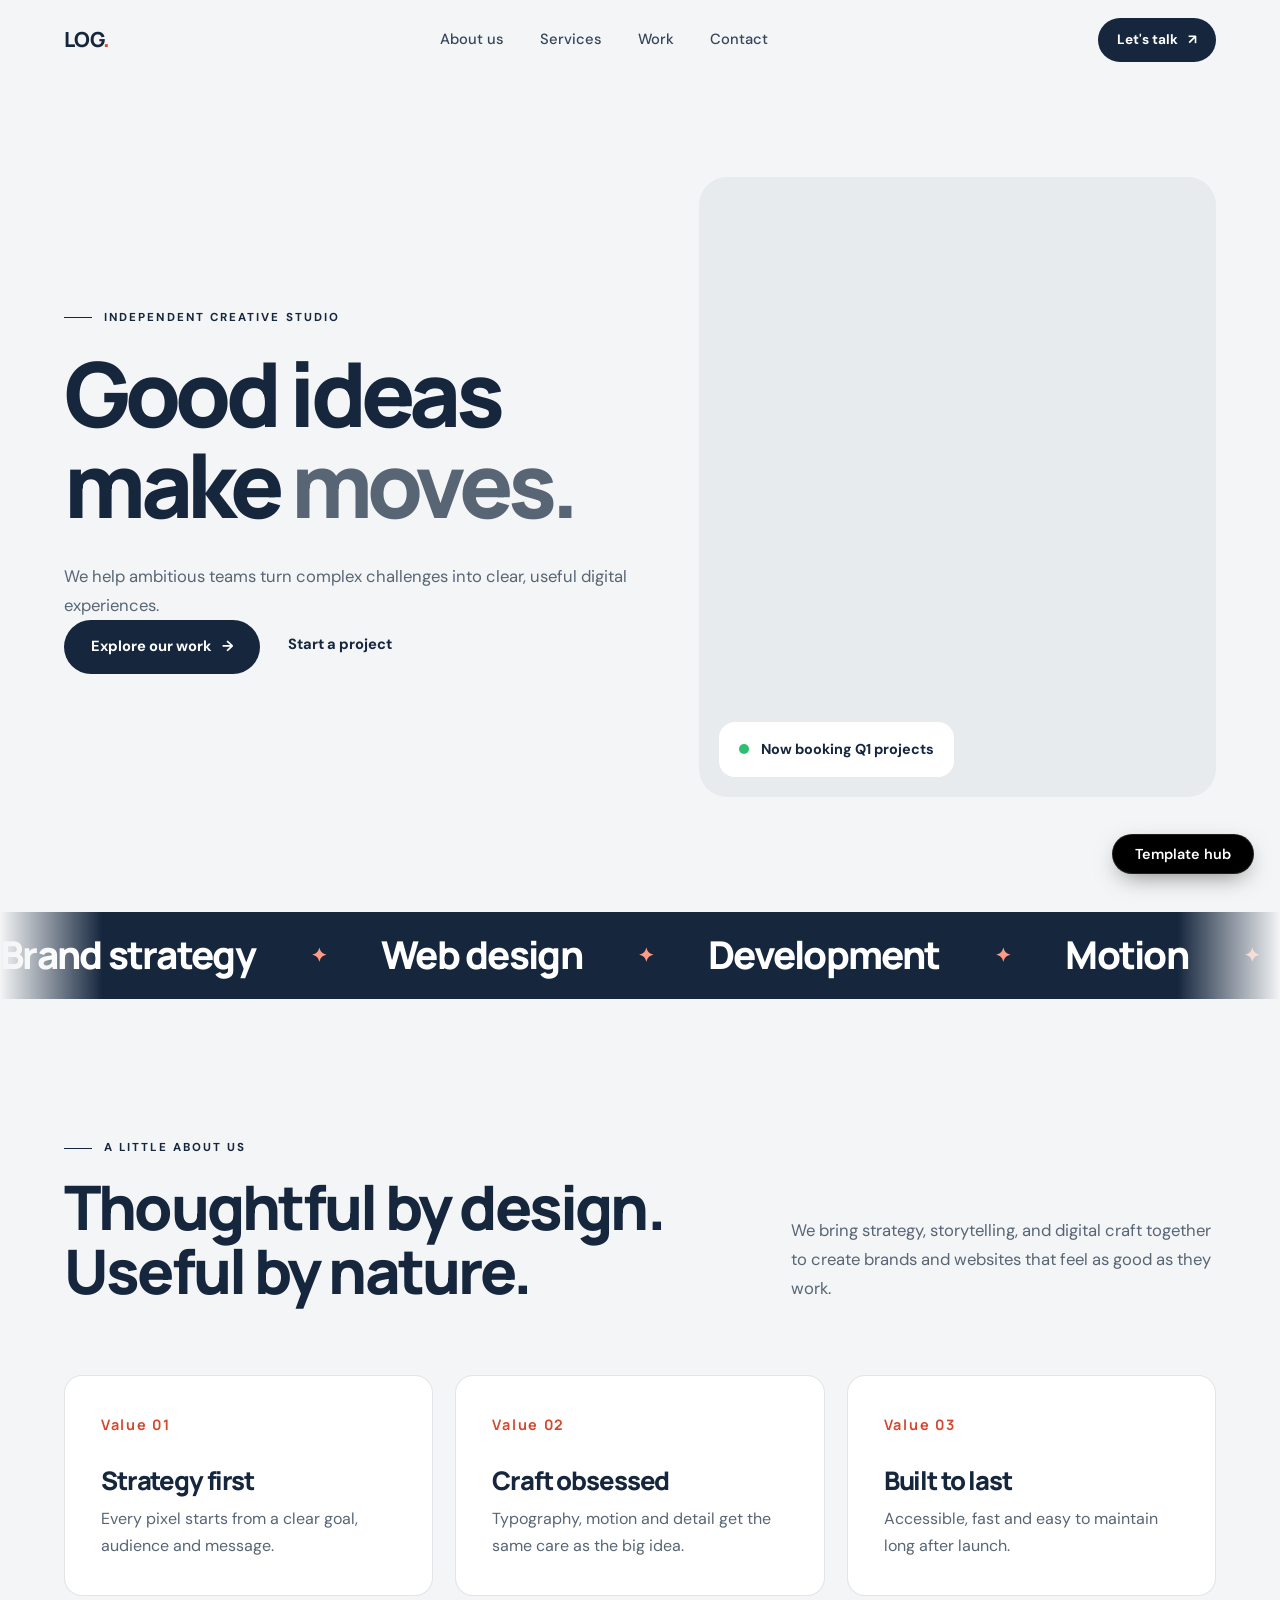
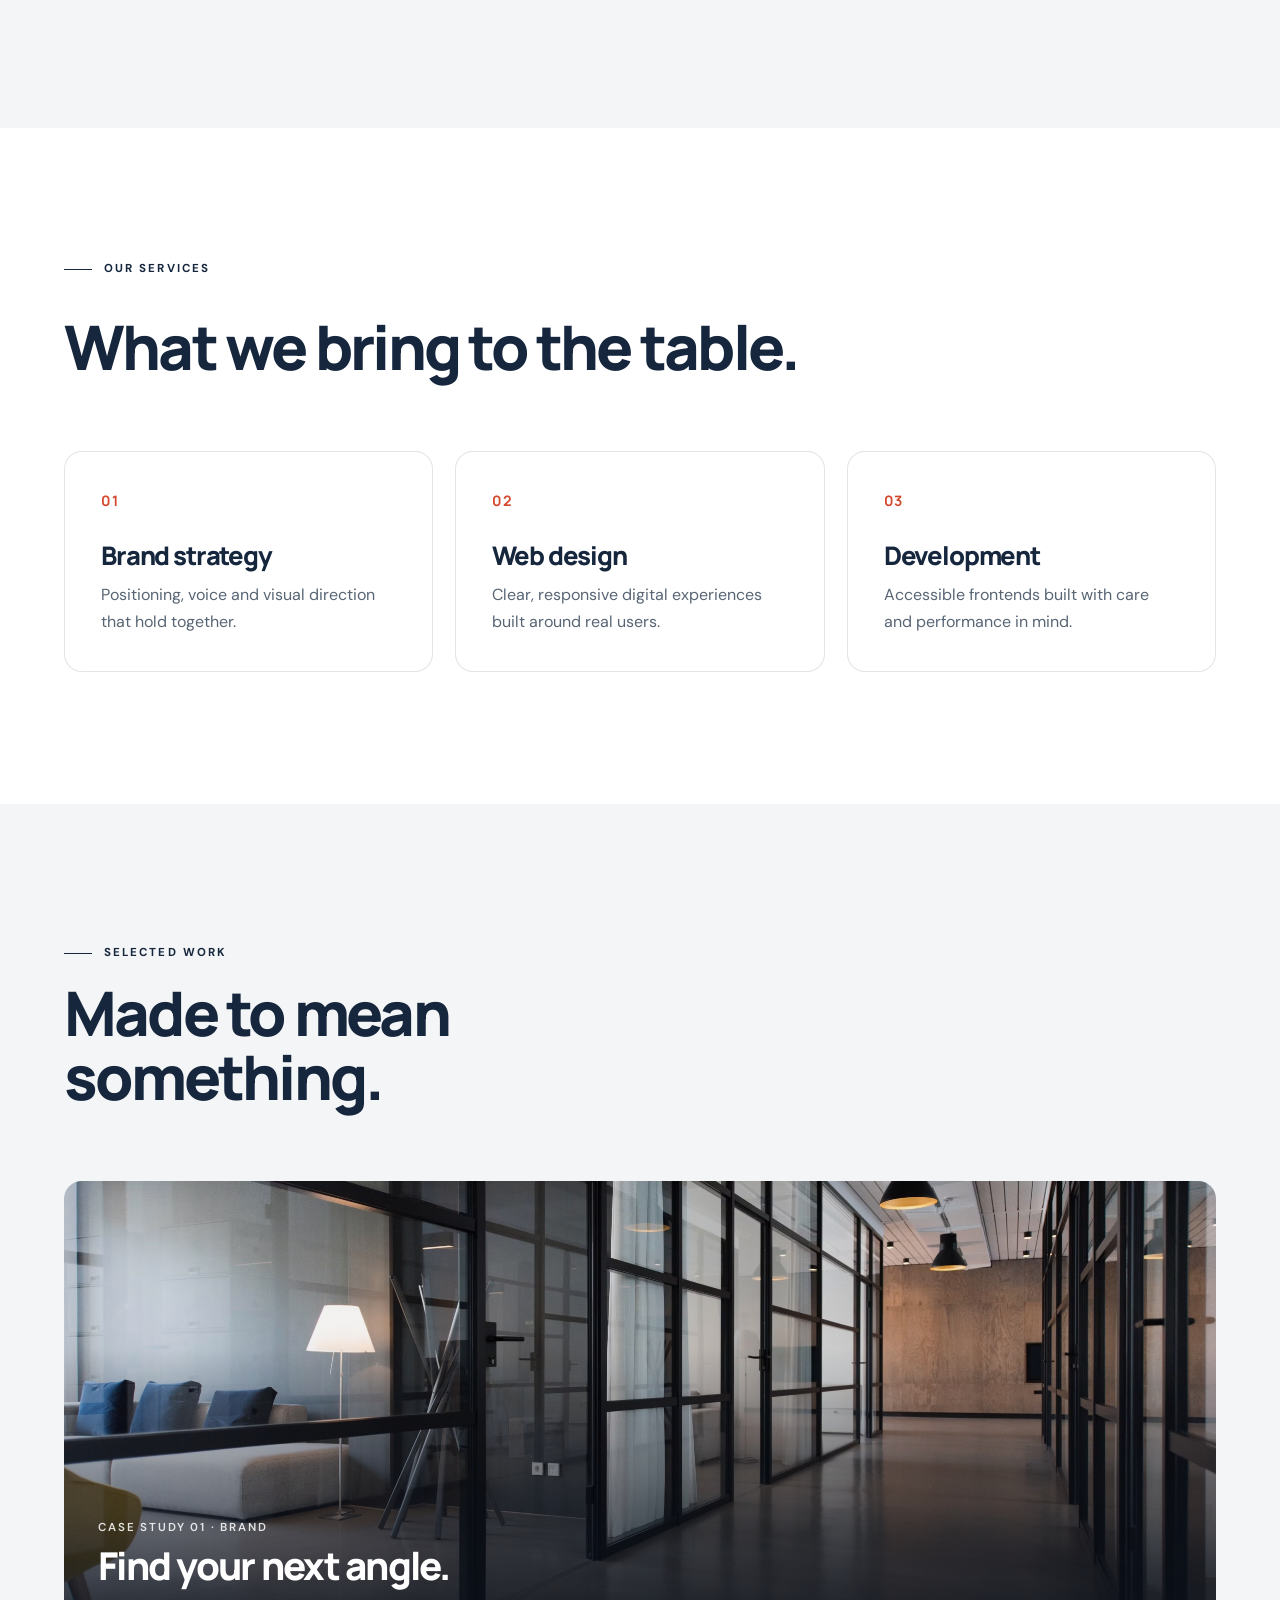
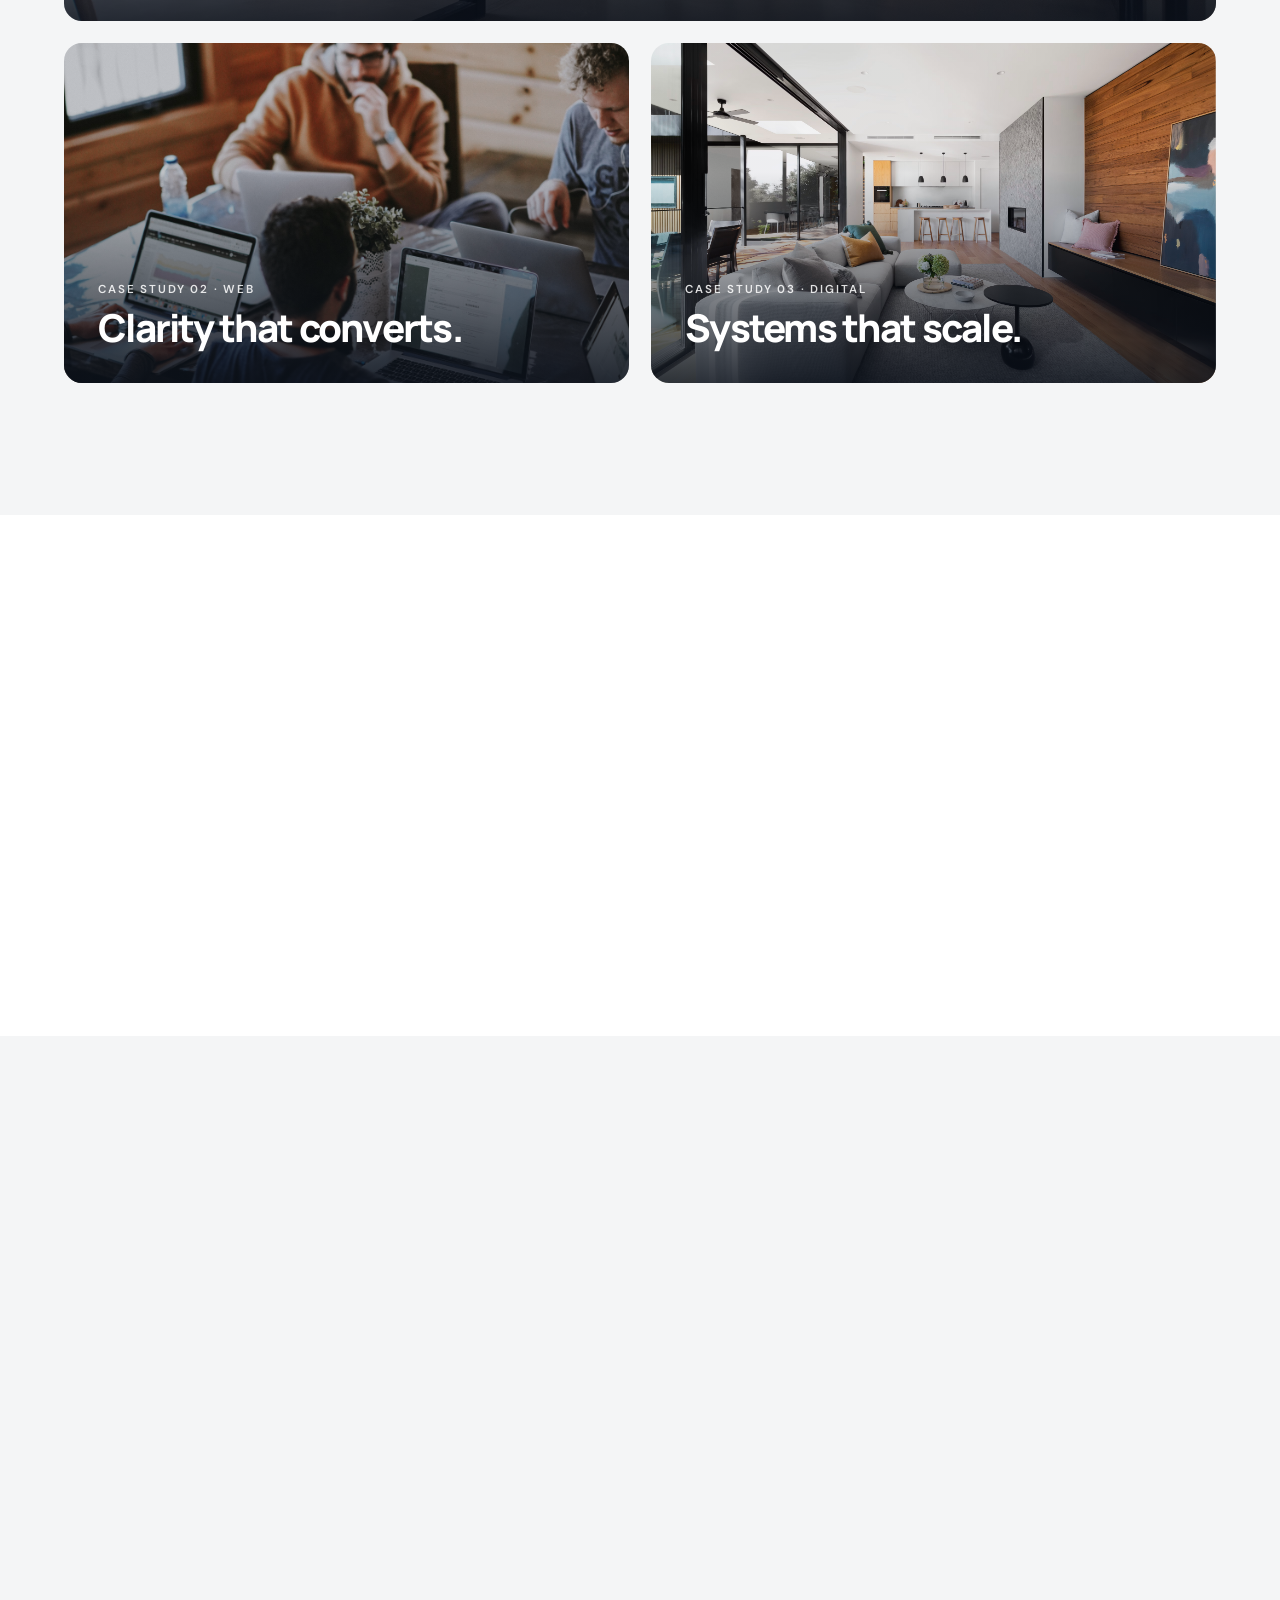
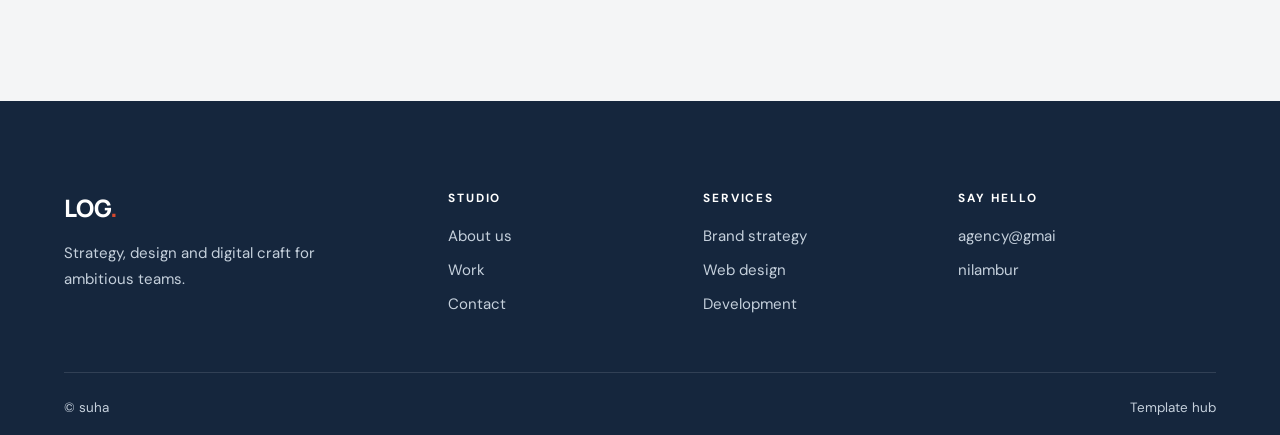
==== commit be94b5a3: "Remove arrow from 'Template hub' link" ====
--- a/templates/agency/agency.html
+++ b/templates/agency/agency.html
@@ -213,13 +213,13 @@
     </div>
     <div class="footer-bottom">
       <span>© suha</span>
-      <a href="../index.html">Template hub ↗</a>
+      <a href="../index.html">Template hub </a>
     </div>
   </div>
 </footer>
 
-<a class="hub-float" href="../index.html" aria-label="Back to template hub">Template hub ↗</a>
+<a class="hub-float" href="../index.html" aria-label="Back to template hub">Template hub </a>
 
 <script src="script.js"></script>
 </body>
-</html>+</html>
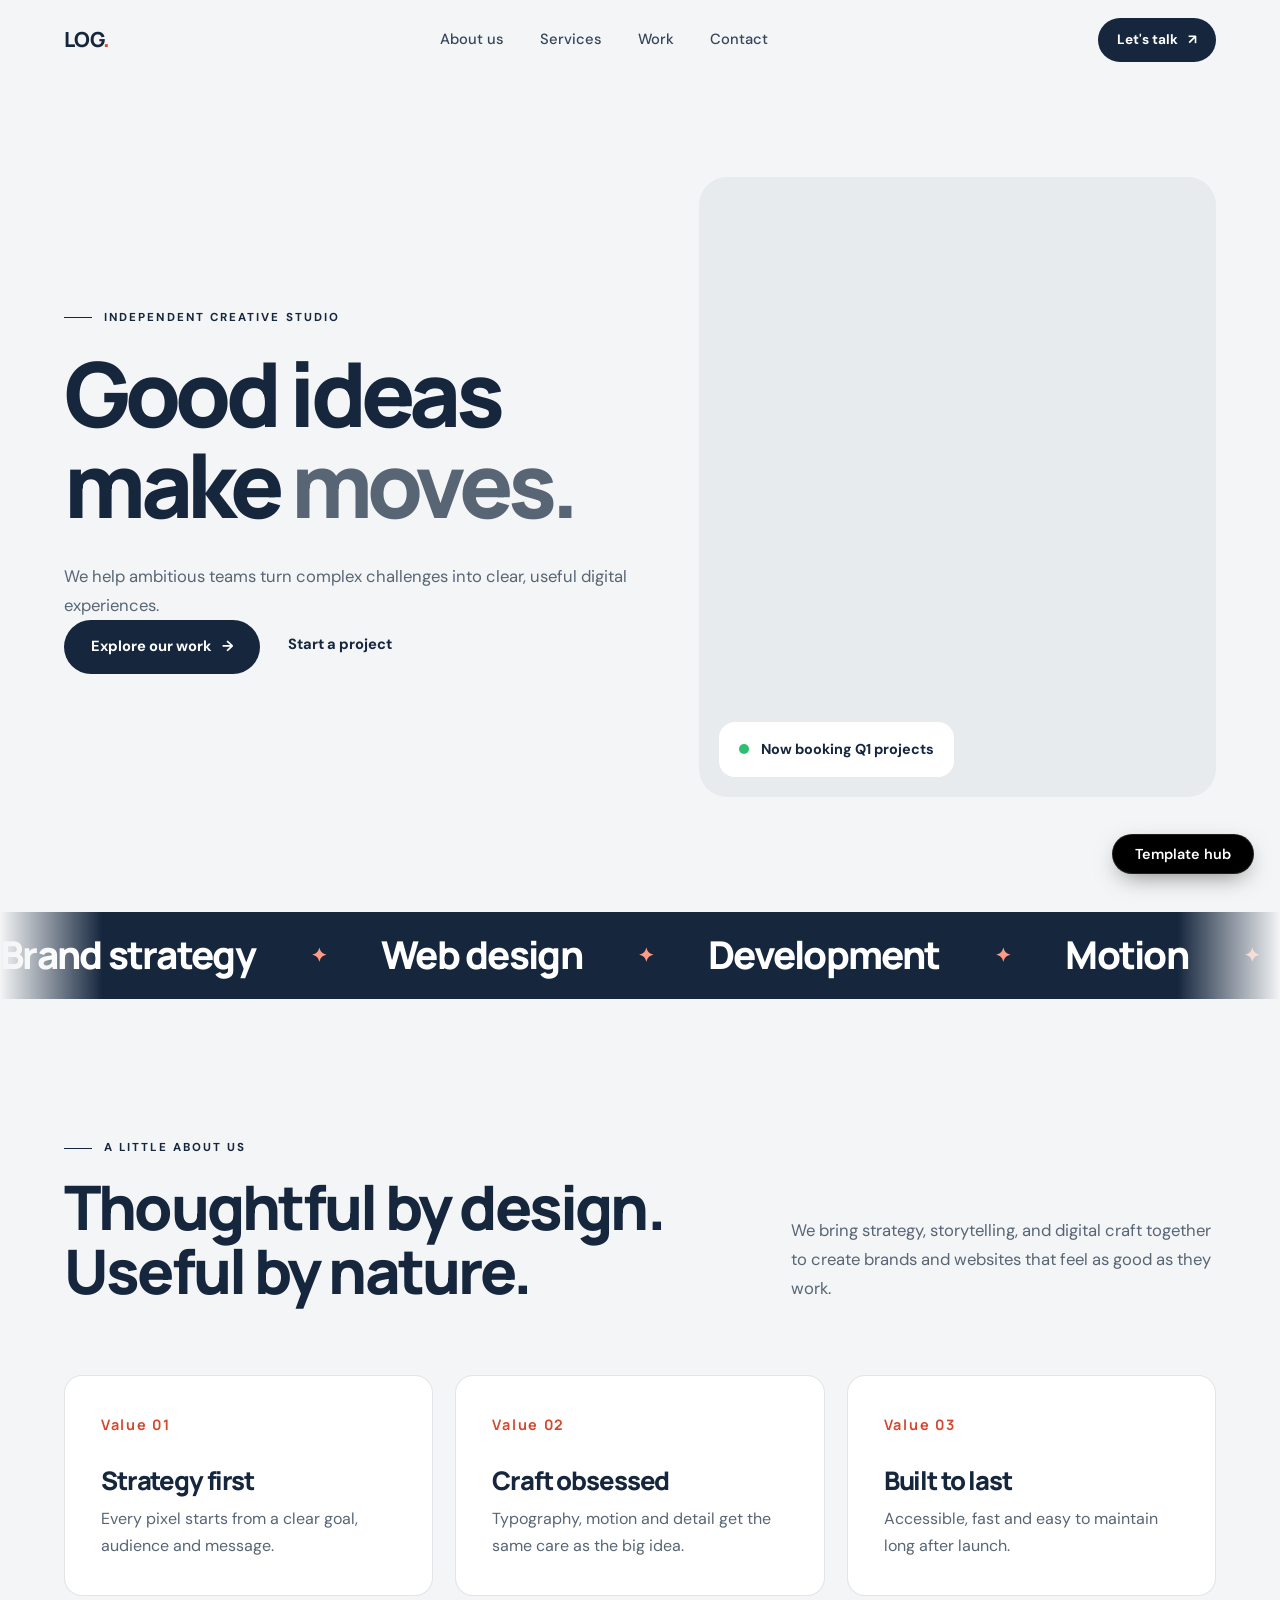
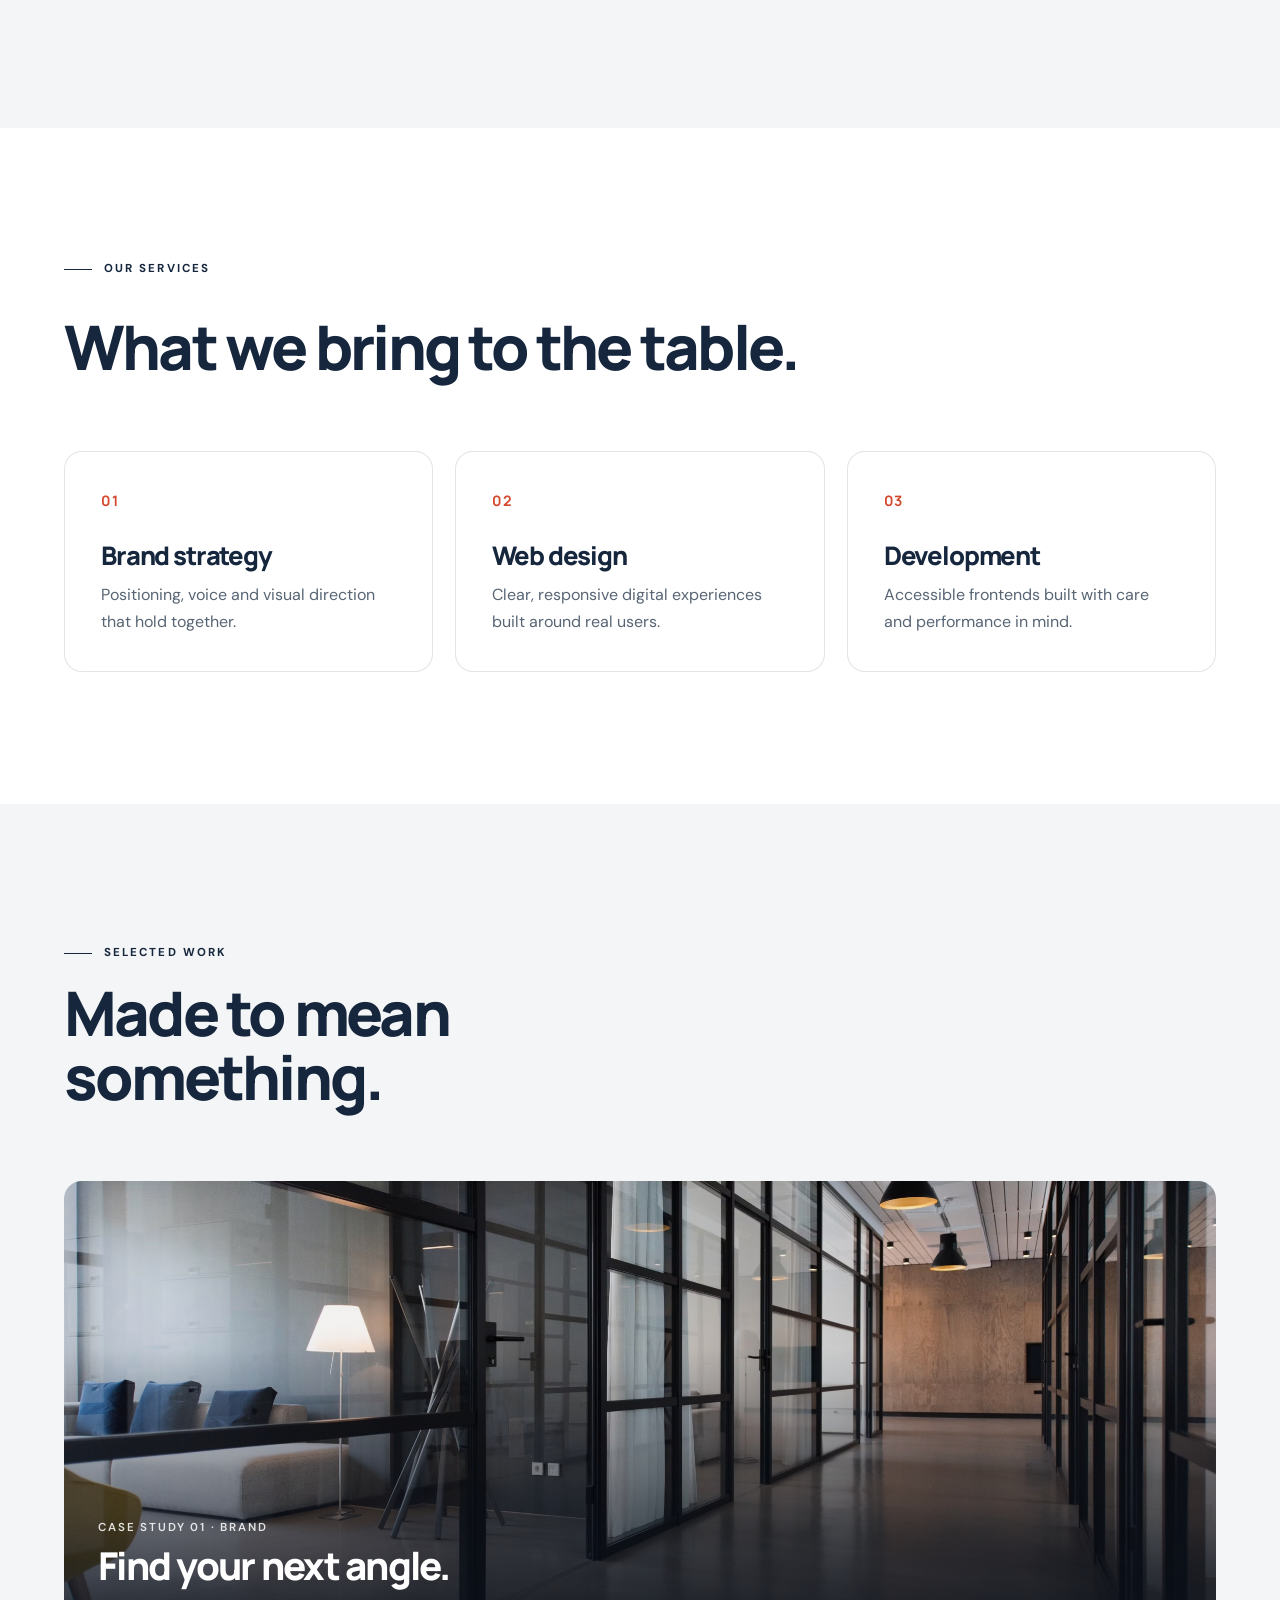
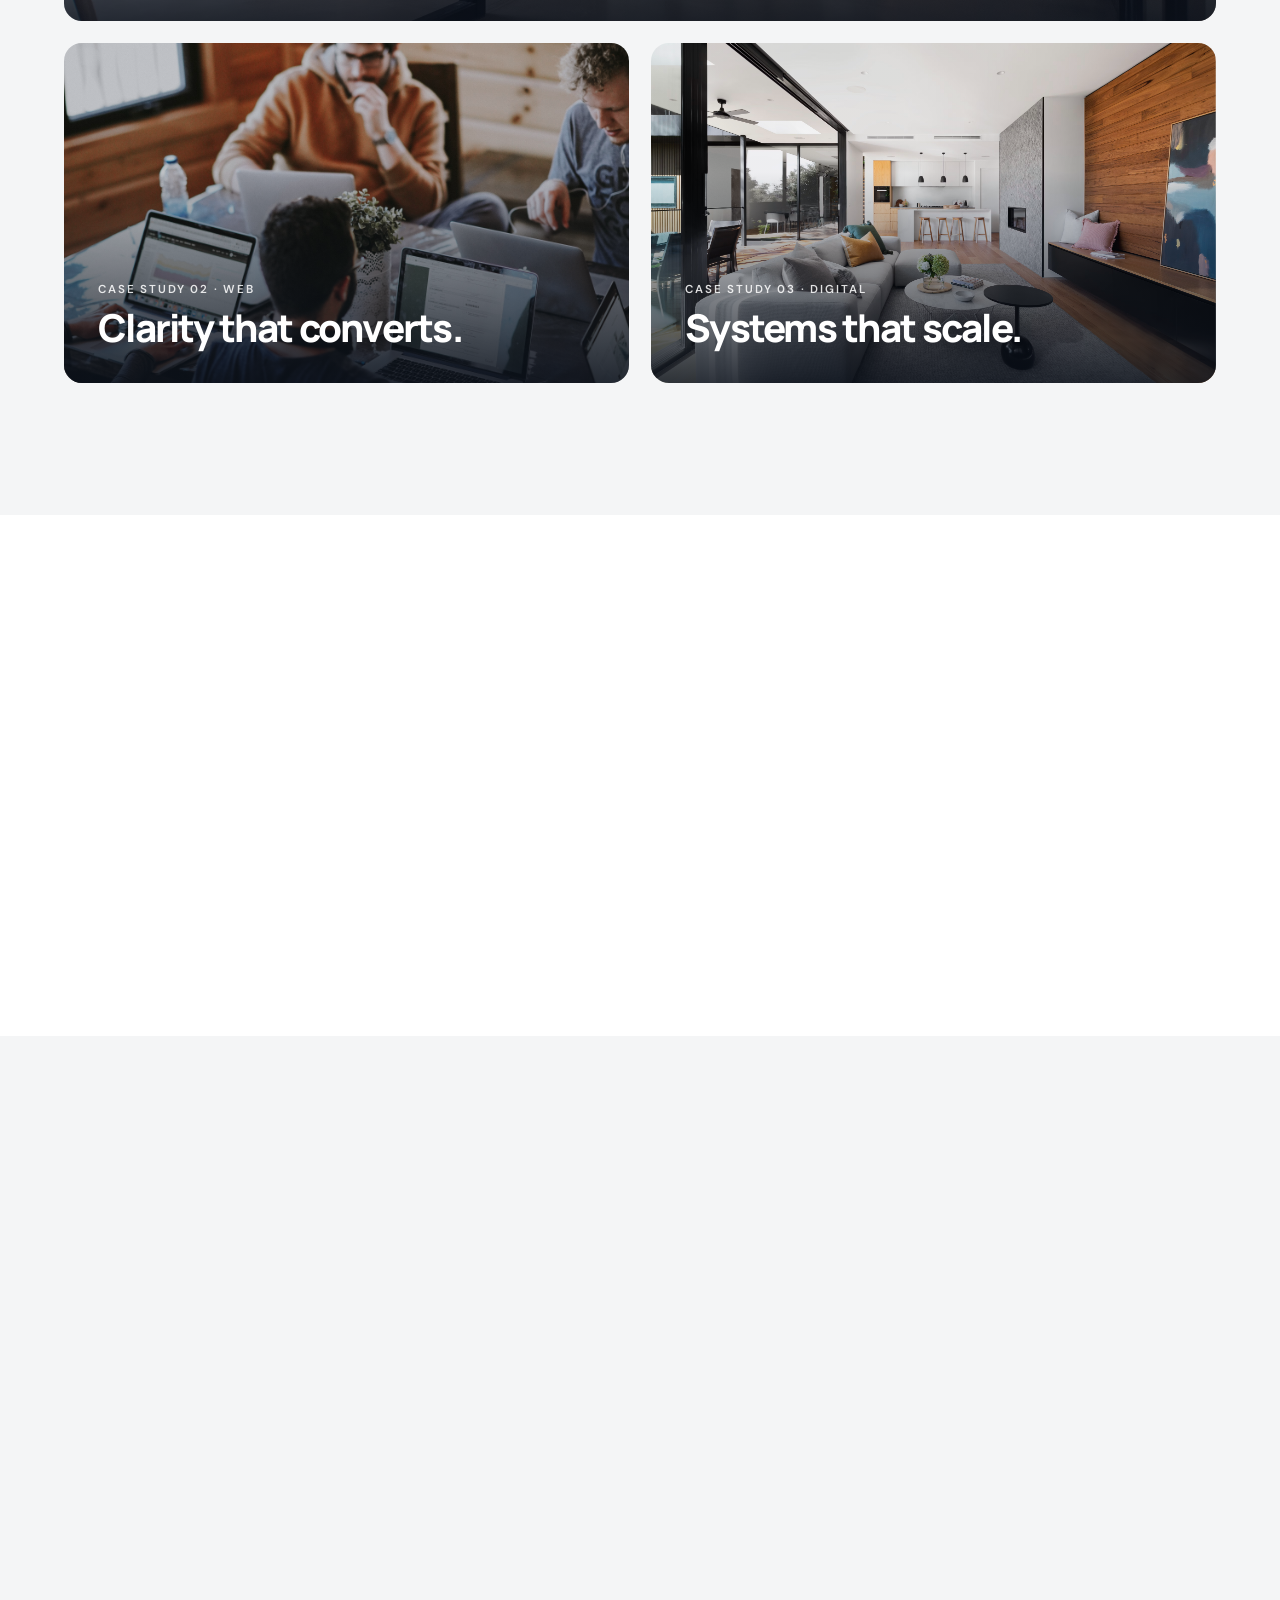
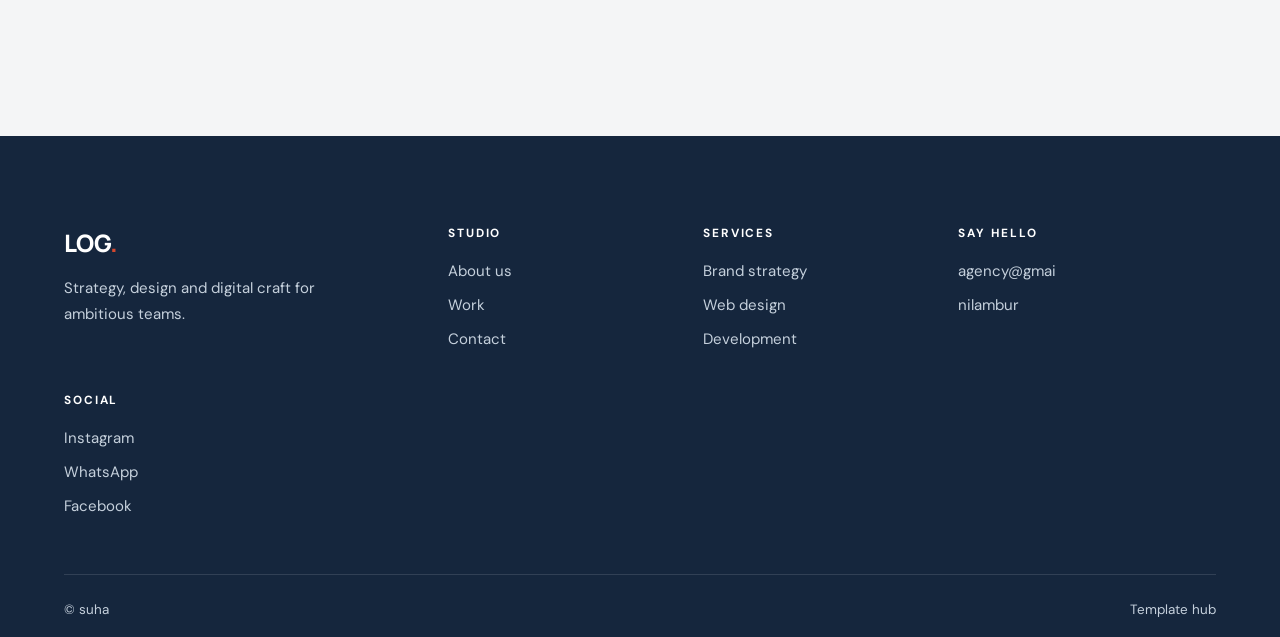
==== commit c7a50837: "Update agency.html" ====
--- a/templates/agency/agency.html
+++ b/templates/agency/agency.html
@@ -1,225 +1,306 @@
-<!doctype html><html lang="en">
+<!doctype html>
+<html lang="en">
+
 <head>
   <meta charset="utf-8">
   <meta name="viewport" content="width=device-width,initial-scale=1">
-  <meta name="description" content="Forma Studio - independent creative studio for brand strategy, web design and development. Demo template.">
+  <meta name="description"
+    content="Forma Studio - independent creative studio for brand strategy, web design and development. Demo template.">
   <title>Forma Studio | Creative Agency</title>
   <script>document.documentElement.classList.add('js')</script>
   <link rel="stylesheet" href="agency.css">
 </head>
+
 <body class="theme-agency">
-<a class="skip-link" href="#main">Skip to content</a>
-
-<header class="site-header">
-  <div class="container site-header__inner">
-    <a class="brand" href="agency.html">LOG<span>.</span></a>
-    <nav class="nav-links" id="site-nav" aria-label="Primary">
-      <a href="#about">About us</a>
-      <a href="#services">Services</a>
-      <a href="#work">Work</a>
-      <a href="#contact">Contact</a>
-    </nav>
-    <div class="header-actions">
-      <a class="btn btn--sm" href="#contact">Let's talk <span class="arrow" aria-hidden="true">↗</span></a>
-      <button class="menu-toggle" type="button" aria-controls="site-nav" aria-expanded="false" aria-label="Open menu"><span></span><span></span></button>
+  <a class="skip-link" href="#main">Skip to content</a>
+
+  <header class="site-header">
+    <div class="container site-header__inner">
+      <a class="brand" href="agency.html">LOG<span>.</span></a>
+      <nav class="nav-links" id="site-nav" aria-label="Primary">
+        <a href="#about">About us</a>
+        <a href="#services">Services</a>
+        <a href="#work">Work</a>
+        <a href="#contact">Contact</a>
+      </nav>
+      <div class="header-actions">
+        <a class="btn btn--sm" href="#contact">Let's talk <span class="arrow" aria-hidden="true">↗</span></a>
+        <button class="menu-toggle" type="button" aria-controls="site-nav" aria-expanded="false"
+          aria-label="Open menu"><span></span><span></span></button>
+      </div>
     </div>
-  </div>
-</header>
-
-<main id="main">
-  <section class="agency-hero">
-    <div class="container agency-hero__grid">
-      <div>
-        <p class="eyebrow" data-hero style="--delay:.1s">Independent creative studio</p>
-        <h1 class="agency-hero__title">
-          <span class="line"><span style="--i:0">Good ideas</span></span>
-          <span class="line"><span style="--i:1">make <em>moves.</em></span></span>
-        </h1>
-        <p class="lead" data-hero style="--delay:.7s">We help ambitious teams turn complex challenges into clear, useful digital experiences.</p>
-        <div class="actions" data-hero style="--delay:.85s">
-          <a class="btn" href="#work">Explore our work <span class="arrow" aria-hidden="true">→</span></a>
-          <a class="text-link" href="#contact">Start a project</a>
-        </div>
-      </div>
-      <div class="agency-hero__media" data-reveal="clip">
-        <div class="media bg-studio drift" role="img" aria-label="Studio workspace"></div>
-        <div class="float-badge"><i aria-hidden="true"></i>Now booking Q1 projects</div>
+  </header>
+
+  <main id="main">
+    <section class="agency-hero">
+      <div class="container agency-hero__grid">
+        <div>
+          <p class="eyebrow" data-hero style="--delay:.1s">Independent creative studio</p>
+          <h1 class="agency-hero__title">
+            <span class="line"><span style="--i:0">Good ideas</span></span>
+            <span class="line"><span style="--i:1">make <em>moves.</em></span></span>
+          </h1>
+          <p class="lead" data-hero style="--delay:.7s">We help ambitious teams turn complex challenges into clear,
+            useful digital experiences.</p>
+          <div class="actions" data-hero style="--delay:.85s">
+            <a class="btn" href="#work">Explore our work <span class="arrow" aria-hidden="true">→</span></a>
+            <a class="text-link" href="#contact">Start a project</a>
+          </div>
+        </div>
+        <div class="agency-hero__media" data-reveal="clip">
+          <div class="media bg-studio drift" role="img" aria-label="Studio workspace"></div>
+          <div class="float-badge"><i aria-hidden="true"></i>Now booking Q1 projects</div>
+        </div>
+      </div>
+    </section>
+
+    <div class="marquee agency-marquee" aria-label="Our services">
+      <div class="marquee__track">
+        <div class="marquee__group">
+          <span>Brand strategy</span><span>Web
+            design</span><span>Development</span><span>Motion</span><span>Content</span>
+        </div>
+        <div class="marquee__group" aria-hidden="true">
+          <span>Brand strategy</span><span>Web
+            design</span><span>Development</span><span>Motion</span><span>Content</span>
+        </div>
       </div>
     </div>
-  </section>
-
-  <div class="marquee agency-marquee" aria-label="Our services">
-    <div class="marquee__track">
-      <div class="marquee__group">
-        <span>Brand strategy</span><span>Web design</span><span>Development</span><span>Motion</span><span>Content</span>
-      </div>
-      <div class="marquee__group" aria-hidden="true">
-        <span>Brand strategy</span><span>Web design</span><span>Development</span><span>Motion</span><span>Content</span>
-      </div>
-    </div>
-  </div>
-
-  <section class="section" id="about">
-    <div class="container">
-      <div class="section-head section-head--split">
+
+    <section class="section" id="about">
+      <div class="container">
+        <div class="section-head section-head--split">
+          <div data-reveal="left">
+            <p class="eyebrow">A little about us</p>
+            <h2 class="title">Thoughtful by design.<br>Useful by nature.</h2>
+          </div>
+          <p class="lead" data-reveal="right" style="--delay:.1s">We bring strategy, storytelling, and digital craft
+            together to create brands and websites that feel as good as they work.</p>
+        </div>
+        <div class="grid-3" data-stagger>
+          <div class="card">
+            <span class="card__num">Value 01</span>
+            <h3>Strategy first</h3>
+            <p>Every pixel starts from a clear goal, audience and message.</p>
+          </div>
+          <div class="card">
+            <span class="card__num">Value 02</span>
+            <h3>Craft obsessed</h3>
+            <p>Typography, motion and detail get the same care as the big idea.</p>
+          </div>
+          <div class="card">
+            <span class="card__num">Value 03</span>
+            <h3>Built to last</h3>
+            <p>Accessible, fast and easy to maintain long after launch.</p>
+          </div>
+        </div>
+      </div>
+    </section>
+
+    <section class="section section--alt" id="services">
+      <div class="container">
+        <div class="section-head" data-reveal>
+          <p class="eyebrow">Our services</p>
+          <h2 class="title">What we bring to the table.</h2>
+        </div>
+        <div class="grid-3" data-stagger>
+          <article class="card">
+            <span class="card__num">01</span>
+            <h3>Brand strategy</h3>
+            <p>Positioning, voice and visual direction that hold together.</p>
+          </article>
+          <article class="card">
+            <span class="card__num">02</span>
+            <h3>Web design</h3>
+            <p>Clear, responsive digital experiences built around real users.</p>
+          </article>
+          <article class="card">
+            <span class="card__num">03</span>
+            <h3>Development</h3>
+            <p>Accessible frontends built with care and performance in mind.</p>
+          </article>
+        </div>
+      </div>
+    </section>
+
+    <section class="section" id="work">
+      <div class="container">
+        <div class="section-head section-head--split">
+          <div data-reveal="left">
+            <p class="eyebrow">Selected work</p>
+            <h2 class="title">Made to mean<br>something.</h2>
+          </div>
+          <p class="lead" data-reveal="right" style="--delay:.1s">A few recent projects, shown here with demo imagery.
+          </p>
+        </div>
+        <div class="work-grid" data-stagger>
+          <a class="work-item work-item--wide" href="#contact">
+            <span class="media" style="background-image:url('images/photo-1497366754035-f200968a6e72.avif')"></span>
+            <span class="work-item__body">
+              <span class="work-item__tag">Case study 01 · Brand</span>
+              <h3>Find your next angle.</h3>
+            </span>
+          </a>
+          <a class="work-item" href="#contact">
+            <span class="media" style="background-image:url('images/photo-1521737711867-e3b97375f902.avif')"></span>
+            <span class="work-item__body">
+              <span class="work-item__tag">Case study 02 · Web</span>
+              <h3>Clarity that converts.</h3>
+            </span>
+          </a>
+          <a class="work-item" href="#contact">
+            <span class="media" style="background-image:url('images/photo-1600607687939-ce8a6c25118c.avif')"></span>
+            <span class="work-item__body">
+              <span class="work-item__tag">Case study 03 · Digital</span>
+              <h3>Systems that scale.</h3>
+            </span>
+          </a>
+        </div>
+      </div>
+    </section>
+
+    <section class="section section--alt">
+      <div class="container quote-wrap" data-reveal>
+        <p class="eyebrow">Client words</p>
+        <blockquote class="quote">We turned a vague idea into a site our whole team is proud of. Clear process, sharp
+          thinking.</blockquote>
+        <p class="quote-by"><strong>Demo client</strong> · Head of Marketing</p>
+      </div>
+    </section>
+
+    <section class="section" id="contact">
+      <div class="container contact-grid">
         <div data-reveal="left">
-          <p class="eyebrow">A little about us</p>
-          <h2 class="title">Thoughtful by design.<br>Useful by nature.</h2>
-        </div>
-        <p class="lead" data-reveal="right" style="--delay:.1s">We bring strategy, storytelling, and digital craft together to create brands and websites that feel as good as they work.</p>
-      </div>
-      <div class="grid-3" data-stagger>
-        <div class="card">
-          <span class="card__num">Value 01</span>
-          <h3>Strategy first</h3>
-          <p>Every pixel starts from a clear goal, audience and message.</p>
-        </div>
-        <div class="card">
-          <span class="card__num">Value 02</span>
-          <h3>Craft obsessed</h3>
-          <p>Typography, motion and detail get the same care as the big idea.</p>
-        </div>
-        <div class="card">
-          <span class="card__num">Value 03</span>
-          <h3>Built to last</h3>
-          <p>Accessible, fast and easy to maintain long after launch.</p>
-        </div>
-      </div>
-    </div>
-  </section>
-
-  <section class="section section--alt" id="services">
-    <div class="container">
-      <div class="section-head" data-reveal>
-        <p class="eyebrow">Our services</p>
-        <h2 class="title">What we bring to the table.</h2>
-      </div>
-      <div class="grid-3" data-stagger>
-        <article class="card">
-          <span class="card__num">01</span>
-          <h3>Brand strategy</h3>
-          <p>Positioning, voice and visual direction that hold together.</p>
-        </article>
-        <article class="card">
-          <span class="card__num">02</span>
-          <h3>Web design</h3>
-          <p>Clear, responsive digital experiences built around real users.</p>
-        </article>
-        <article class="card">
-          <span class="card__num">03</span>
-          <h3>Development</h3>
-          <p>Accessible frontends built with care and performance in mind.</p>
-        </article>
-      </div>
-    </div>
-  </section>
-
-  <section class="section" id="work">
-    <div class="container">
-      <div class="section-head section-head--split">
-        <div data-reveal="left">
-          <p class="eyebrow">Selected work</p>
-          <h2 class="title">Made to mean<br>something.</h2>
-        </div>
-        <p class="lead" data-reveal="right" style="--delay:.1s">A few recent projects, shown here with demo imagery.</p>
-      </div>
-      <div class="work-grid" data-stagger>
-        <a class="work-item work-item--wide" href="#contact">
-          <span class="media" style="background-image:url('images/photo-1497366754035-f200968a6e72.avif')"></span>
-          <span class="work-item__body">
-            <span class="work-item__tag">Case study 01 · Brand</span>
-            <h3>Find your next angle.</h3>
-          </span>
-        </a>
-        <a class="work-item" href="#contact">
-          <span class="media" style="background-image:url('images/photo-1521737711867-e3b97375f902.avif')"></span>
-          <span class="work-item__body">
-            <span class="work-item__tag">Case study 02 · Web</span>
-            <h3>Clarity that converts.</h3>
-          </span>
-        </a>
-        <a class="work-item" href="#contact">
-          <span class="media" style="background-image:url('images/photo-1600607687939-ce8a6c25118c.avif')"></span>
-          <span class="work-item__body">
-            <span class="work-item__tag">Case study 03 · Digital</span>
-            <h3>Systems that scale.</h3>
-          </span>
-        </a>
-      </div>
-    </div>
-  </section>
-
-  <section class="section section--alt">
-    <div class="container quote-wrap" data-reveal>
-      <p class="eyebrow">Client words</p>
-      <blockquote class="quote">We turned a vague idea into a site our whole team is proud of. Clear process, sharp thinking.</blockquote>
-      <p class="quote-by"><strong>Demo client</strong> · Head of Marketing</p>
-    </div>
-  </section>
-
-  <section class="section" id="contact">
-    <div class="container contact-grid">
-      <div data-reveal="left">
-        <p class="eyebrow">Have a good one in mind?</p>
-        <h2 class="title">Let's make it real.</h2>
-        <p class="lead">Share a few details and we'll get back to you with next steps within two business days.</p>
-        <dl class="contact-info">
-          <div><dt>Email</dt><dd>mail@example</dd></div>
-          <div><dt>Studio hours</dt><dd>Mon-SAT · 9:00-5:00</dd></div>
-        </dl>
-      </div>
-      <form class="form" data-demo data-reveal="right" style="--delay:.15s">
+          <p class="eyebrow">Have a good one in mind?</p>
+          <h2 class="title">Let's make it real.</h2>
+          <p class="lead">Share a few details and we'll get back to you with next steps within two business days.</p>
+          <dl class="contact-info">
+            <div>
+              <dt>Email</dt>
+              <dd>mail@example</dd>
+            </div>
+            <div>
+              <dt>Studio hours</dt>
+              <dd>Mon-SAT · 9:00-5:00</dd>
+            </div>
+            <div>
+              <dt>Social</dt>
+              <dd style="display: flex; gap: 14px; align-items: center; margin-top: 6px;">
+                <!-- Instagram -->
+                <a href="" target="_blank" rel="noopener noreferrer"
+                  style="color: #111827; display: inline-flex; transition: transform 0.2s, opacity 0.2s;"
+                  onmouseover="this.style.opacity='0.7'" onmouseout="this.style.opacity='1'">
+                  <svg width="20" height="20" viewBox="0 0 24 24" fill="none" stroke="currentColor" stroke-width="2"
+                    stroke-linecap="round" stroke-linejoin="round">
+                    <rect x="2" y="2" width="20" height="20" rx="5" ry="5"></rect>
+                    <path d="M16 11.37A4 4 0 1 1 12.63 8 4 4 0 0 1 16 11.37z"></path>
+                    <line x1="17.5" y1="6.5" x2="17.51" y2="6.5"></line>
+                  </svg>
+                </a>
+
+                <!-- WhatsApp -->
+                <a href="" target="_blank" rel="noopener noreferrer"
+                  style="color: #111827; display: inline-flex; transition: transform 0.2s, opacity 0.2s;"
+                  onmouseover="this.style.opacity='0.7'" onmouseout="this.style.opacity='1'">
+                  <svg width="20" height="20" viewBox="0 0 24 24" fill="none" stroke="currentColor" stroke-width="2"
+                    stroke-linecap="round" stroke-linejoin="round">
+                    <path
+                      d="M21 11.5a8.38 8.38 0 0 1-.9 3.8 8.5 8.5 0 0 1-7.6 4.7 8.38 8.38 0 0 1-3.8-.9L3 21l1.9-5.7a8.38 8.38 0 0 1-.9-3.8 8.5 8.5 0 0 1 4.7-7.6 8.38 8.38 0 0 1 3.8-.9h.5a8.48 8.48 0 0 1 8 8v.5z">
+                    </path>
+                  </svg>
+                </a>
+
+                <!-- Facebook -->
+                <a href="" target="_blank" rel="noopener noreferrer"
+                  style="color: #111827; display: inline-flex; transition: transform 0.2s, opacity 0.2s;"
+                  onmouseover="this.style.opacity='0.7'" onmouseout="this.style.opacity='1'">
+                  <svg width="20" height="20" viewBox="0 0 24 24" fill="none" stroke="currentColor" stroke-width="2"
+                    stroke-linecap="round" stroke-linejoin="round">
+                    <path d="M18 2h-3a5 5 0 0 0-5 5v3H7v4h3v8h4v-8h3l1-4h-4V7a1 1 0 0 1 1-1h3z"></path>
+                  </svg>
+                </a>
+              </dd>
+            </div>
+          </dl>
+        </div>
+        <!-- <form class="form" data-demo data-reveal="right" style="--delay:.15s">
         <input required placeholder="Your name" aria-label="Your name" autocomplete="name">
         <input required type="email" placeholder="Email address" aria-label="Email address" autocomplete="email">
         <input class="full" placeholder="Company (optional)" aria-label="Company" autocomplete="organization">
         <textarea class="full" placeholder="What are you building?" aria-label="Project details"></textarea>
         <button class="btn" type="submit">Start a conversation <span class="arrow" aria-hidden="true">→</span></button>
         <p class="form-message" role="status" aria-live="polite"></p>
-      </form>
+      </form> -->
+        <div class="map-container">
+          <iframe src="https://maps.google.com/maps?q=Nilambur,Kerala,India&output=embed" width="100%" height="200"
+            style="border:0;" loading="lazy" allowfullscreen referrerpolicy="no-referrer-when-downgrade">
+          </iframe>
+        </div>
+      </div>
+    </section>
+  </main>
+
+  <footer class="site-footer">
+    <div class="container">
+      <div class="footer-grid">
+        <div>
+          <a class="brand" href="agency.html">LOG<span>.</span></a>
+          <p class="footer-blurb">Strategy, design and digital craft for ambitious teams.</p>
+        </div>
+        <div>
+          <h4>Studio</h4>
+          <ul>
+            <li><a href="#about">About us</a></li>
+            <li><a href="#work">Work</a></li>
+            <li><a href="#contact">Contact</a></li>
+          </ul>
+        </div>
+        <div>
+          <h4>Services</h4>
+          <ul>
+            <li><a href="#services">Brand strategy</a></li>
+            <li><a href="#services">Web design</a></li>
+            <li><a href="#services">Development</a></li>
+          </ul>
+        </div>
+        <div>
+          <h4>Say hello</h4>
+          <ul>
+            <li>agency@gmai</li>
+            <li>nilambur</li>
+          </ul>
+        </div>
+        <div>
+          <h4>Social</h4>
+          <ul class="social-list">
+            <li>
+              <a href="">
+                Instagram
+              </a>
+            </li>
+            <li>
+              <a href="">
+                WhatsApp
+              </a>
+            </li>
+            <li>
+              <a href="">
+                Facebook
+              </a>
+            </li>
+          </ul>
+        </div>
+      </div>
+      <div class="footer-bottom">
+        <span>© suha</span>
+        <a href="../index.html">Template hub </a>
+      </div>
     </div>
-  </section>
-</main>
-
-<footer class="site-footer">
-  <div class="container">
-    <div class="footer-grid">
-      <div>
-        <a class="brand" href="agency.html">LOG<span>.</span></a>
-        <p class="footer-blurb">Strategy, design and digital craft for ambitious teams.</p>
-      </div>
-      <div>
-        <h4>Studio</h4>
-        <ul>
-          <li><a href="#about">About us</a></li>
-          <li><a href="#work">Work</a></li>
-          <li><a href="#contact">Contact</a></li>
-        </ul>
-      </div>
-      <div>
-        <h4>Services</h4>
-        <ul>
-          <li><a href="#services">Brand strategy</a></li>
-          <li><a href="#services">Web design</a></li>
-          <li><a href="#services">Development</a></li>
-        </ul>
-      </div>
-      <div>
-        <h4>Say hello</h4>
-        <ul>
-          <li>agency@gmai</li>
-          <li>nilambur</li>
-        </ul>
-      </div>
-    </div>
-    <div class="footer-bottom">
-      <span>© suha</span>
-      <a href="../index.html">Template hub </a>
-    </div>
-  </div>
-</footer>
-
-<a class="hub-float" href="../index.html" aria-label="Back to template hub">Template hub </a>
-
-<script src="script.js"></script>
+  </footer>
+
+  <a class="hub-float" href="../index.html" aria-label="Back to template hub">Template hub </a>
+
+  <script src="script.js"></script>
 </body>
+
 </html>
